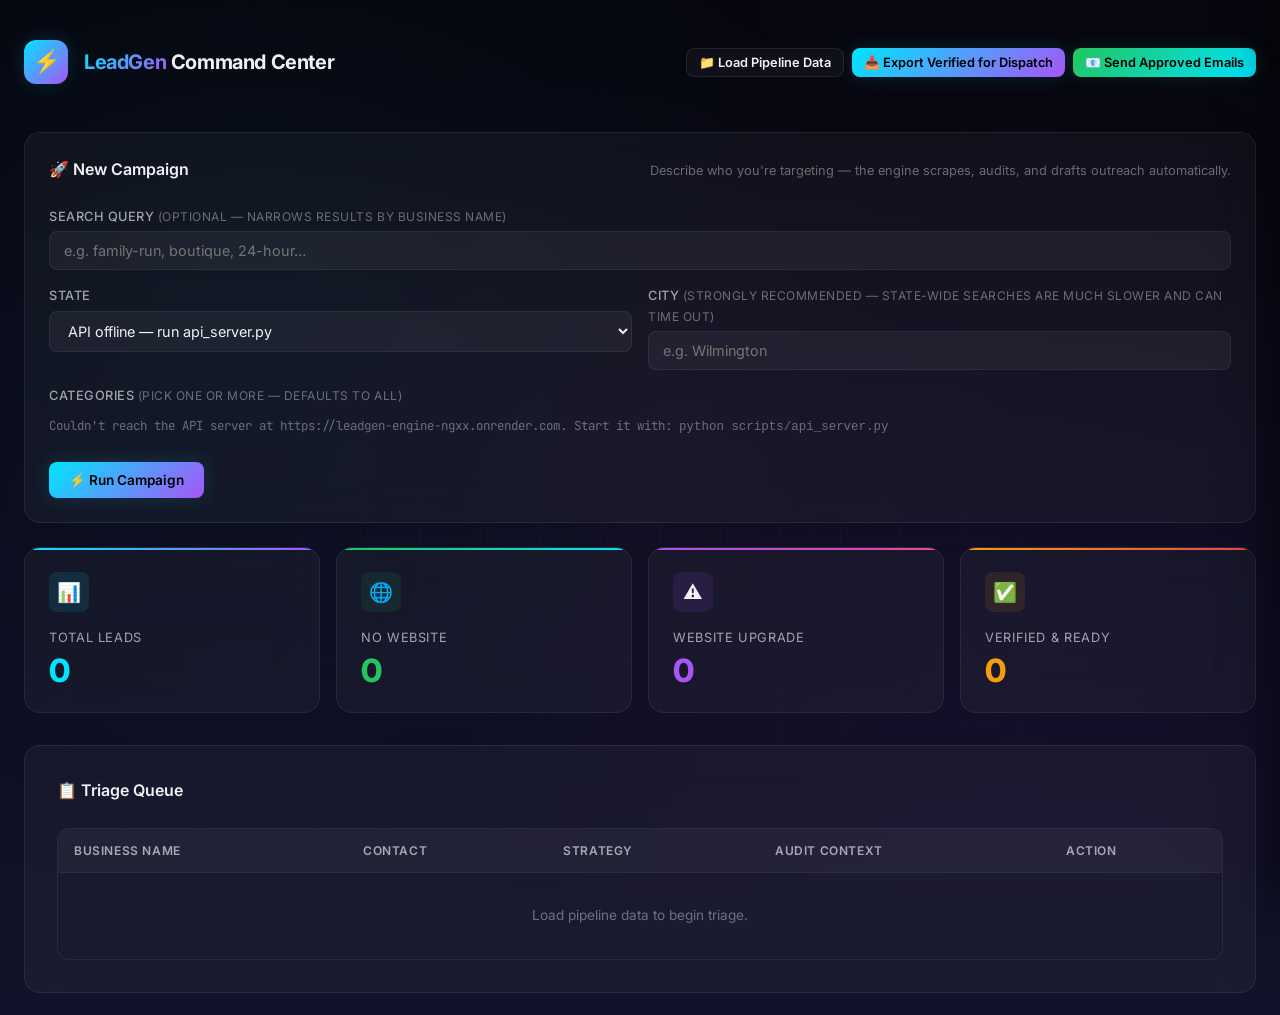
==== dashboard/index.html @ c27c0cb6 "Enable editing for review subject and body inputs Removed readonly attribute from subject and body i" ====
<!DOCTYPE html>
<html lang="en">
<head>
  <meta charset="UTF-8">
  <meta name="viewport" content="width=device-width, initial-scale=1.0">
  <title>LeadGen Command Center</title>
  <link rel="stylesheet" href="css/dashboard.css">
  <link rel="icon" href="data:image/svg+xml,<svg xmlns='http://www.w3.org/2000/svg' viewBox='0 0 100 100'><text y='.9em' font-size='90'>⚡</text></svg>">
</head>
<body>

  <!-- Background Effects -->
  <div class="bg-grid"></div>

  <div class="app-container">

    <!-- HEADER -->
    <header class="app-header">
      <div class="logo">
        <div class="logo-icon">⚡</div>
        <div class="logo-text"><span>LeadGen</span> Command Center</div>
      </div>
      <div class="header-actions">
        <button class="btn btn-secondary btn-sm" onclick="importCSV()">📁 Load Pipeline Data</button>
        <button class="btn btn-primary btn-sm" onclick="exportVerifiedCSV()">📥 Export Verified for Dispatch</button>
        <button class="btn btn-success btn-sm" onclick="sendApprovedEmails()">📧 Send Approved Emails</button>
      </div>
    </header>

    <!-- NEW CAMPAIGN LAUNCHER -->
    <div class="glass-card campaign-card">
      <div class="card-header">
        <div class="card-title">🚀 New Campaign</div>
        <div class="card-subtitle">Describe who you're targeting — the engine scrapes, audits, and drafts outreach automatically.</div>
      </div>

      <div class="campaign-form">
        <div class="form-group form-group-wide">
          <label class="form-label">Search query <span class="label-hint">(optional — narrows results by business name)</span></label>
          <input type="text" class="form-input" id="campaign-query" placeholder="e.g. family-run, boutique, 24-hour…">
        </div>

        <div class="form-group">
          <label class="form-label">State</label>
          <select class="form-input" id="campaign-state"></select>
        </div>

        <div class="form-group">
          <label class="form-label">City <span class="label-hint">(strongly recommended — state-wide searches are much slower and can time out)</span></label>
          <input type="text" class="form-input" id="campaign-city" placeholder="e.g. Wilmington">
        </div>

        <div class="form-group form-group-wide">
          <label class="form-label">Categories <span class="label-hint">(pick one or more — defaults to all)</span></label>
          <div class="category-picker" id="category-picker"></div>
        </div>
      </div>

      <div class="campaign-footer">
        <div class="campaign-progress" id="campaign-progress" style="display:none">
          <div class="progress-bar"><div class="progress-fill" id="campaign-progress-fill"></div></div>
          <div class="progress-message" id="campaign-progress-message">Starting…</div>
        </div>
        <button class="btn btn-primary" id="btn-run-campaign" onclick="runCampaign()">⚡ Run Campaign</button>
      </div>
    </div>

    <!-- STATS ROW -->
    <div class="stats-row">
      <div class="stat-card">
        <div class="stat-icon">📊</div>
        <div class="stat-label">Total Leads</div>
        <div class="stat-value" id="stat-total">0</div>
      </div>
      <div class="stat-card">
        <div class="stat-icon">🌐</div>
        <div class="stat-label">No Website</div>
        <div class="stat-value" id="stat-noweb">0</div>
      </div>
      <div class="stat-card">
        <div class="stat-icon">⚠️</div>
        <div class="stat-label">Website Upgrade</div>
        <div class="stat-value" id="stat-upgrade">0</div>
      </div>
      <div class="stat-card">
        <div class="stat-icon">✅</div>
        <div class="stat-label">Verified & Ready</div>
        <div class="stat-value" id="stat-verified">0</div>
      </div>
    </div>

    <!-- MAIN DATA GRID -->
    <div class="data-grid-container glass-card">
      <div class="card-header">
        <div class="card-title">📋 Triage Queue</div>
      </div>
      <div class="table-container">
        <table class="data-table">
          <thead>
            <tr>
              <th>Business Name</th>
              <th>Contact</th>
              <th>Strategy</th>
              <th>Audit Context</th>
              <th>Action</th>
            </tr>
          </thead>
          <tbody id="leads-tbody">
            <tr><td colspan="5" style="text-align:center;color:var(--text-tertiary);padding:2rem;">Load pipeline data to begin triage.</td></tr>
          </tbody>
        </table>
      </div>
    </div>

  </div>

  <!-- SLIDE-OUT REVIEW PANEL -->
  <div class="slide-panel-overlay" id="review-panel-overlay" onclick="closeReviewPanel()"></div>
  <div class="slide-panel" id="review-panel">
    <div class="panel-header">
      <h3>Email Review</h3>
      <button class="btn-icon" onclick="closeReviewPanel()">✖</button>
    </div>
    <div class="panel-body">
      
      <div class="review-meta">
        <h2 id="review-biz-name">Business Name</h2>
        <div class="badge-container" id="review-strategy-badge"></div>
      </div>

      <div class="form-group">
        <label class="form-label">Audit Context</label>
        <div class="audit-box" id="review-audit-box">No flaws detected.</div>
      </div>

      <div class="form-group">
        <label class="form-label">Subject</label>
        <input type="text" class="form-input" id="review-subject">
      </div>

      <div class="form-group">
        <label class="form-label">Email Body</label>
        <textarea class="form-textarea email-textarea" id="review-body"></textarea>
        <button class="btn btn-secondary btn-sm" id="btn-regenerate" onclick="regenerateEmail()" style="margin-top:8px;">🔄 Regenerate Email</button>
      </div>

      <div class="form-group">
        <label class="form-label">Demo Site URL</label>
        <div style="display:flex;gap:var(--space-sm);align-items:center">
          <input type="text" class="form-input code-input" id="review-demo-url" readonly>
          <a class="btn btn-secondary btn-sm" id="review-demo-link" href="#" target="_blank">↗ View</a>
        </div>
      </div>

    </div>
    <div class="panel-footer">
      <button class="btn btn-secondary" onclick="closeReviewPanel()">Cancel</button>
      <button class="btn btn-primary" id="btn-approve" onclick="approveCurrentLead()">✅ Approve & Mark Ready</button>
    </div>
  </div>

  <!-- TOAST CONTAINER -->
  <div class="toast-container" id="toast-container"></div>

  <!-- Hidden file input for CSV import -->
  <input type="file" id="csv-file-input" accept=".csv" style="display:none" onchange="handleCSVImport(event)">

  <script src="js/campaign.js"></script>
  <script src="js/app.js"></script>

</body>
</html>
---- dashboard/css/dashboard.css ----
/* ============================================================
   LEADGEN ENGINE — DASHBOARD DESIGN SYSTEM
   Premium dark glassmorphism theme with neon accents
   ============================================================ */

/* ── Google Fonts ── */
@import url('https://fonts.googleapis.com/css2?family=Inter:wght@300;400;500;600;700;800;900&family=JetBrains+Mono:wght@400;500;600&display=swap');

/* ── Design Tokens ── */
:root {
  /* Background */
  --bg-primary: #06060e;
  --bg-secondary: #0c0c1d;
  --bg-tertiary: #12122a;
  --bg-card: rgba(255, 255, 255, 0.03);
  --bg-card-hover: rgba(255, 255, 255, 0.06);
  --bg-input: rgba(255, 255, 255, 0.05);

  /* Neon Accents */
  --neon-cyan: #00e5ff;
  --neon-purple: #a855f7;
  --neon-pink: #ec4899;
  --neon-green: #22c55e;
  --neon-amber: #f59e0b;
  --neon-red: #ef4444;

  /* Gradients */
  --gradient-primary: linear-gradient(135deg, #00e5ff 0%, #a855f7 100%);
  --gradient-secondary: linear-gradient(135deg, #a855f7 0%, #ec4899 100%);
  --gradient-success: linear-gradient(135deg, #22c55e 0%, #00e5ff 100%);
  --gradient-warm: linear-gradient(135deg, #f59e0b 0%, #ef4444 100%);
  --gradient-bg: linear-gradient(180deg, #06060e 0%, #0c0c1d 50%, #12122a 100%);

  /* Text */
  --text-primary: #f0f0f5;
  --text-secondary: rgba(240, 240, 245, 0.65);
  --text-tertiary: rgba(240, 240, 245, 0.4);
  --text-accent: #00e5ff;

  /* Borders */
  --border-subtle: rgba(255, 255, 255, 0.06);
  --border-medium: rgba(255, 255, 255, 0.1);
  --border-accent: rgba(0, 229, 255, 0.3);

  /* Shadows */
  --shadow-sm: 0 2px 8px rgba(0, 0, 0, 0.3);
  --shadow-md: 0 4px 20px rgba(0, 0, 0, 0.4);
  --shadow-lg: 0 8px 40px rgba(0, 0, 0, 0.5);
  --shadow-glow-cyan: 0 0 20px rgba(0, 229, 255, 0.15);
  --shadow-glow-purple: 0 0 20px rgba(168, 85, 247, 0.15);
  --shadow-glow-green: 0 0 20px rgba(34, 197, 94, 0.15);

  /* Glass */
  --glass-bg: rgba(255, 255, 255, 0.04);
  --glass-border: rgba(255, 255, 255, 0.08);
  --glass-blur: blur(20px);

  /* Spacing */
  --space-xs: 4px;
  --space-sm: 8px;
  --space-md: 16px;
  --space-lg: 24px;
  --space-xl: 32px;
  --space-2xl: 48px;
  --space-3xl: 64px;

  /* Radii */
  --radius-sm: 8px;
  --radius-md: 12px;
  --radius-lg: 16px;
  --radius-xl: 20px;
  --radius-full: 9999px;

  /* Transitions */
  --transition-fast: 150ms cubic-bezier(0.4, 0, 0.2, 1);
  --transition-normal: 250ms cubic-bezier(0.4, 0, 0.2, 1);
  --transition-slow: 400ms cubic-bezier(0.4, 0, 0.2, 1);

  /* Font */
  --font-sans: 'Inter', -apple-system, BlinkMacSystemFont, sans-serif;
  --font-mono: 'JetBrains Mono', 'Fira Code', monospace;
}

/* ── Reset ── */
*, *::before, *::after {
  margin: 0;
  padding: 0;
  box-sizing: border-box;
}

html {
  font-size: 16px;
  scroll-behavior: smooth;
}

body {
  font-family: var(--font-sans);
  background: var(--gradient-bg);
  color: var(--text-primary);
  min-height: 100vh;
  overflow-x: hidden;
  line-height: 1.6;
  -webkit-font-smoothing: antialiased;
  -moz-osx-font-smoothing: grayscale;
}

/* ── Custom Scrollbar ── */
::-webkit-scrollbar {
  width: 6px;
  height: 6px;
}
::-webkit-scrollbar-track {
  background: transparent;
}
::-webkit-scrollbar-thumb {
  background: rgba(255, 255, 255, 0.15);
  border-radius: var(--radius-full);
}
::-webkit-scrollbar-thumb:hover {
  background: rgba(255, 255, 255, 0.25);
}

/* ── Animated Background Particles ── */
.bg-grid {
  position: fixed;
  top: 0;
  left: 0;
  width: 100%;
  height: 100%;
  pointer-events: none;
  z-index: 0;
  background-image:
    radial-gradient(circle at 20% 30%, rgba(0, 229, 255, 0.03) 0%, transparent 50%),
    radial-gradient(circle at 80% 70%, rgba(168, 85, 247, 0.03) 0%, transparent 50%),
    radial-gradient(circle at 50% 50%, rgba(236, 72, 153, 0.02) 0%, transparent 50%);
}

.bg-grid::before {
  content: '';
  position: absolute;
  top: 0;
  left: 0;
  right: 0;
  bottom: 0;
  background-image:
    linear-gradient(rgba(255, 255, 255, 0.02) 1px, transparent 1px),
    linear-gradient(90deg, rgba(255, 255, 255, 0.02) 1px, transparent 1px);
  background-size: 60px 60px;
  mask-image: radial-gradient(ellipse at center, black 30%, transparent 70%);
  -webkit-mask-image: radial-gradient(ellipse at center, black 30%, transparent 70%);
}

/* ── Floating Orbs ── */
.orb {
  position: fixed;
  border-radius: 50%;
  filter: blur(80px);
  opacity: 0.4;
  pointer-events: none;
  z-index: 0;
  animation: float 20s ease-in-out infinite;
}

.orb-1 {
  width: 400px;
  height: 400px;
  background: var(--neon-cyan);
  top: -100px;
  right: -100px;
  opacity: 0.08;
  animation-delay: 0s;
}

.orb-2 {
  width: 350px;
  height: 350px;
  background: var(--neon-purple);
  bottom: -50px;
  left: -50px;
  opacity: 0.06;
  animation-delay: -7s;
}

.orb-3 {
  width: 250px;
  height: 250px;
  background: var(--neon-pink);
  top: 40%;
  left: 50%;
  opacity: 0.05;
  animation-delay: -14s;
}

@keyframes float {
  0%, 100% { transform: translate(0, 0) scale(1); }
  25% { transform: translate(30px, -40px) scale(1.05); }
  50% { transform: translate(-20px, 20px) scale(0.95); }
  75% { transform: translate(15px, 30px) scale(1.02); }
}

/* ── Layout ── */
.app-container {
  position: relative;
  z-index: 1;
  max-width: 1440px;
  margin: 0 auto;
  padding: var(--space-lg);
}

/* ── Header ── */
.app-header {
  display: flex;
  align-items: center;
  justify-content: space-between;
  padding: var(--space-md) 0;
  margin-bottom: var(--space-xl);
}

.logo {
  display: flex;
  align-items: center;
  gap: var(--space-md);
}

.logo-icon {
  width: 44px;
  height: 44px;
  border-radius: var(--radius-md);
  background: var(--gradient-primary);
  display: flex;
  align-items: center;
  justify-content: center;
  font-size: 22px;
  box-shadow: var(--shadow-glow-cyan);
}

.logo-text {
  font-size: 1.25rem;
  font-weight: 700;
  letter-spacing: -0.02em;
}

.logo-text span {
  background: var(--gradient-primary);
  -webkit-background-clip: text;
  -webkit-text-fill-color: transparent;
  background-clip: text;
}

.header-badge {
  display: flex;
  align-items: center;
  gap: var(--space-sm);
  padding: 6px 14px;
  border-radius: var(--radius-full);
  background: var(--glass-bg);
  border: 1px solid var(--glass-border);
  font-size: 0.8rem;
  color: var(--text-secondary);
  backdrop-filter: var(--glass-blur);
}

.header-badge .dot {
  width: 8px;
  height: 8px;
  border-radius: 50%;
  background: var(--neon-green);
  animation: pulse-dot 2s ease-in-out infinite;
}

@keyframes pulse-dot {
  0%, 100% { opacity: 1; transform: scale(1); }
  50% { opacity: 0.5; transform: scale(0.8); }
}

/* ── Stats Row ── */
.stats-row {
  display: grid;
  grid-template-columns: repeat(4, 1fr);
  gap: var(--space-md);
  margin-bottom: var(--space-xl);
}

.stat-card {
  background: var(--glass-bg);
  border: 1px solid var(--glass-border);
  border-radius: var(--radius-lg);
  padding: var(--space-lg);
  backdrop-filter: var(--glass-blur);
  position: relative;
  overflow: hidden;
  transition: var(--transition-normal);
}

.stat-card:hover {
  background: var(--bg-card-hover);
  border-color: var(--border-medium);
  transform: translateY(-2px);
  box-shadow: var(--shadow-md);
}

.stat-card::before {
  content: '';
  position: absolute;
  top: 0;
  left: 0;
  right: 0;
  height: 2px;
}

.stat-card:nth-child(1)::before { background: var(--gradient-primary); }
.stat-card:nth-child(2)::before { background: var(--gradient-success); }
.stat-card:nth-child(3)::before { background: var(--gradient-secondary); }
.stat-card:nth-child(4)::before { background: var(--gradient-warm); }

.stat-card .stat-icon {
  width: 40px;
  height: 40px;
  border-radius: var(--radius-sm);
  display: flex;
  align-items: center;
  justify-content: center;
  font-size: 1.2rem;
  margin-bottom: var(--space-md);
}

.stat-card:nth-child(1) .stat-icon { background: rgba(0, 229, 255, 0.1); }
.stat-card:nth-child(2) .stat-icon { background: rgba(34, 197, 94, 0.1); }
.stat-card:nth-child(3) .stat-icon { background: rgba(168, 85, 247, 0.1); }
.stat-card:nth-child(4) .stat-icon { background: rgba(245, 158, 11, 0.1); }

.stat-label {
  font-size: 0.8rem;
  color: var(--text-secondary);
  text-transform: uppercase;
  letter-spacing: 0.05em;
  margin-bottom: var(--space-xs);
}

.stat-value {
  font-size: 2rem;
  font-weight: 800;
  letter-spacing: -0.03em;
  line-height: 1.1;
}

.stat-card:nth-child(1) .stat-value { color: var(--neon-cyan); }
.stat-card:nth-child(2) .stat-value { color: var(--neon-green); }
.stat-card:nth-child(3) .stat-value { color: var(--neon-purple); }
.stat-card:nth-child(4) .stat-value { color: var(--neon-amber); }

.stat-change {
  font-size: 0.75rem;
  color: var(--neon-green);
  margin-top: var(--space-xs);
}

/* ── Workflow Pipeline ── */
.pipeline-section {
  margin-bottom: var(--space-xl);
}

.section-header {
  display: flex;
  align-items: center;
  justify-content: space-between;
  margin-bottom: var(--space-lg);
}

.section-title {
  font-size: 1.1rem;
  font-weight: 600;
  display: flex;
  align-items: center;
  gap: var(--space-sm);
}

.section-title .icon {
  font-size: 1.2rem;
}

/* ── Phase Tabs ── */
.phase-tabs {
  display: flex;
  gap: var(--space-sm);
  background: var(--glass-bg);
  border: 1px solid var(--glass-border);
  border-radius: var(--radius-lg);
  padding: 4px;
  backdrop-filter: var(--glass-blur);
}

.phase-tab {
  position: relative;
  display: flex;
  align-items: center;
  gap: var(--space-sm);
  padding: var(--space-sm) var(--space-lg);
  border-radius: var(--radius-md);
  border: none;
  background: transparent;
  color: var(--text-secondary);
  font-family: var(--font-sans);
  font-size: 0.85rem;
  font-weight: 500;
  cursor: pointer;
  transition: var(--transition-normal);
  white-space: nowrap;
}

.phase-tab:hover {
  color: var(--text-primary);
  background: rgba(255, 255, 255, 0.05);
}

.phase-tab.active {
  color: var(--text-primary);
  background: rgba(255, 255, 255, 0.08);
  box-shadow: var(--shadow-sm);
}

.phase-tab .tab-num {
  width: 22px;
  height: 22px;
  border-radius: 50%;
  display: flex;
  align-items: center;
  justify-content: center;
  font-size: 0.7rem;
  font-weight: 700;
  border: 1.5px solid currentColor;
  transition: var(--transition-normal);
}

.phase-tab.active .tab-num {
  border-color: transparent;
}
.phase-tab[data-phase="1"].active .tab-num { background: var(--neon-cyan); color: #000; }
.phase-tab[data-phase="2"].active .tab-num { background: var(--neon-green); color: #000; }
.phase-tab[data-phase="3"].active .tab-num { background: var(--neon-purple); color: #fff; }
.phase-tab[data-phase="4"].active .tab-num { background: var(--neon-amber); color: #000; }

.phase-tab .tab-status {
  width: 6px;
  height: 6px;
  border-radius: 50%;
  background: var(--text-tertiary);
}
.phase-tab .tab-status.complete { background: var(--neon-green); }
.phase-tab .tab-status.running {
  background: var(--neon-cyan);
  animation: pulse-dot 1.5s ease-in-out infinite;
}

/* ── Phase Panels ── */
.phase-panels {
  margin-top: var(--space-md);
}

.phase-panel {
  display: none;
  animation: fadeIn 0.3s ease;
}

.phase-panel.active {
  display: block;
}

@keyframes fadeIn {
  from { opacity: 0; transform: translateY(8px); }
  to { opacity: 1; transform: translateY(0); }
}

/* ── Glass Card ── */
.glass-card {
  background: var(--glass-bg);
  border: 1px solid var(--glass-border);
  border-radius: var(--radius-lg);
  padding: var(--space-xl);
  backdrop-filter: var(--glass-blur);
  transition: var(--transition-normal);
}

.glass-card:hover {
  border-color: var(--border-medium);
}

.card-header {
  display: flex;
  align-items: center;
  justify-content: space-between;
  margin-bottom: var(--space-lg);
}

.card-title {
  font-size: 1rem;
  font-weight: 600;
  display: flex;
  align-items: center;
  gap: var(--space-sm);
}

/* ── Form Elements ── */
.form-grid {
  display: grid;
  grid-template-columns: repeat(auto-fit, minmax(250px, 1fr));
  gap: var(--space-md);
}

.form-group {
  display: flex;
  flex-direction: column;
  gap: var(--space-xs);
}

.form-label {
  font-size: 0.8rem;
  font-weight: 500;
  color: var(--text-secondary);
  text-transform: uppercase;
  letter-spacing: 0.04em;
}

.form-input,
.form-select,
.form-textarea {
  padding: 10px 14px;
  border-radius: var(--radius-sm);
  border: 1px solid var(--border-subtle);
  background: var(--bg-input);
  color: var(--text-primary);
  font-family: var(--font-sans);
  font-size: 0.9rem;
  transition: var(--transition-fast);
  outline: none;
}

.form-input:focus,
.form-select:focus,
.form-textarea:focus {
  border-color: var(--neon-cyan);
  box-shadow: 0 0 0 3px rgba(0, 229, 255, 0.1);
}

.form-select {
  appearance: none;
  background-image: url("data:image/svg+xml,%3Csvg xmlns='http://www.w3.org/2000/svg' width='12' height='12' viewBox='0 0 12 12'%3E%3Cpath fill='%23888' d='M6 8L1 3h10z'/%3E%3C/svg%3E");
  background-repeat: no-repeat;
  background-position: right 12px center;
  padding-right: 32px;
  cursor: pointer;
}

.form-select option {
  background: var(--bg-secondary);
  color: var(--text-primary);
}

.form-textarea {
  min-height: 120px;
  resize: vertical;
  font-family: var(--font-mono);
  font-size: 0.85rem;
  line-height: 1.5;
}

/* ── Checkbox Group ── */
.checkbox-grid {
  display: grid;
  grid-template-columns: repeat(auto-fill, minmax(200px, 1fr));
  gap: var(--space-sm);
}

.checkbox-item {
  display: flex;
  align-items: center;
  gap: var(--space-sm);
  padding: 8px 12px;
  border-radius: var(--radius-sm);
  background: var(--bg-input);
  border: 1px solid var(--border-subtle);
  cursor: pointer;
  transition: var(--transition-fast);
  font-size: 0.85rem;
}

.checkbox-item:hover {
  background: var(--bg-card-hover);
  border-color: var(--border-medium);
}

.checkbox-item input[type="checkbox"] {
  appearance: none;
  width: 16px;
  height: 16px;
  border: 1.5px solid var(--text-tertiary);
  border-radius: 4px;
  cursor: pointer;
  position: relative;
  flex-shrink: 0;
  transition: var(--transition-fast);
}

.checkbox-item input[type="checkbox"]:checked {
  background: var(--neon-cyan);
  border-color: var(--neon-cyan);
}

.checkbox-item input[type="checkbox"]:checked::after {
  content: '✓';
  position: absolute;
  top: 50%;
  left: 50%;
  transform: translate(-50%, -50%);
  font-size: 11px;
  color: #000;
  font-weight: 700;
}

/* ── Buttons ── */
.btn {
  display: inline-flex;
  align-items: center;
  justify-content: center;
  gap: var(--space-sm);
  padding: 10px 20px;
  border-radius: var(--radius-sm);
  border: none;
  font-family: var(--font-sans);
  font-size: 0.85rem;
  font-weight: 600;
  cursor: pointer;
  transition: var(--transition-normal);
  white-space: nowrap;
  text-decoration: none;
}

.btn-primary {
  background: var(--gradient-primary);
  color: #000;
  box-shadow: var(--shadow-glow-cyan);
}
.btn-primary:hover {
  transform: translateY(-1px);
  box-shadow: 0 0 30px rgba(0, 229, 255, 0.3);
}
.btn-primary:active {
  transform: translateY(0);
}

.btn-secondary {
  background: var(--glass-bg);
  color: var(--text-primary);
  border: 1px solid var(--glass-border);
}
.btn-secondary:hover {
  background: var(--bg-card-hover);
  border-color: var(--border-medium);
}

.btn-success {
  background: var(--gradient-success);
  color: #000;
  box-shadow: var(--shadow-glow-green);
}
.btn-success:hover {
  transform: translateY(-1px);
  box-shadow: 0 0 30px rgba(34, 197, 94, 0.3);
}

.btn-danger {
  background: rgba(239, 68, 68, 0.15);
  color: var(--neon-red);
  border: 1px solid rgba(239, 68, 68, 0.2);
}
.btn-danger:hover {
  background: rgba(239, 68, 68, 0.25);
}

.btn-sm {
  padding: 6px 12px;
  font-size: 0.8rem;
}

.btn-lg {
  padding: 14px 28px;
  font-size: 0.95rem;
}

.btn:disabled {
  opacity: 0.4;
  cursor: not-allowed;
  transform: none !important;
}

.btn .spinner {
  width: 16px;
  height: 16px;
  border: 2px solid transparent;
  border-top: 2px solid currentColor;
  border-radius: 50%;
  animation: spin 0.8s linear infinite;
}

@keyframes spin {
  to { transform: rotate(360deg); }
}

/* ── Data Table ── */
.table-container {
  margin-top: var(--space-lg);
  overflow-x: auto;
  border-radius: var(--radius-md);
  border: 1px solid var(--glass-border);
}

.data-table {
  width: 100%;
  border-collapse: collapse;
  font-size: 0.85rem;
}

.data-table thead {
  background: rgba(255, 255, 255, 0.04);
}

.data-table th {
  padding: 12px 16px;
  text-align: left;
  font-weight: 600;
  color: var(--text-secondary);
  font-size: 0.75rem;
  text-transform: uppercase;
  letter-spacing: 0.05em;
  border-bottom: 1px solid var(--glass-border);
  white-space: nowrap;
}

.data-table td {
  padding: 10px 16px;
  border-bottom: 1px solid var(--border-subtle);
  color: var(--text-primary);
  white-space: nowrap;
  max-width: 200px;
  overflow: hidden;
  text-overflow: ellipsis;
}

.data-table tbody tr {
  transition: var(--transition-fast);
}

.data-table tbody tr:hover {
  background: rgba(255, 255, 255, 0.03);
}

.data-table tbody tr:last-child td {
  border-bottom: none;
}

/* ── Table Badges ── */
.badge {
  display: inline-flex;
  align-items: center;
  padding: 3px 10px;
  border-radius: var(--radius-full);
  font-size: 0.75rem;
  font-weight: 600;
}

.badge-cyan {
  background: rgba(0, 229, 255, 0.1);
  color: var(--neon-cyan);
}
.badge-green {
  background: rgba(34, 197, 94, 0.1);
  color: var(--neon-green);
}
.badge-purple {
  background: rgba(168, 85, 247, 0.1);
  color: var(--neon-purple);
}
.badge-amber {
  background: rgba(245, 158, 11, 0.1);
  color: var(--neon-amber);
}
.badge-red {
  background: rgba(239, 68, 68, 0.1);
  color: var(--neon-red);
}

/* ── Progress Bar ── */
.progress-bar {
  width: 100%;
  height: 6px;
  border-radius: var(--radius-full);
  background: rgba(255, 255, 255, 0.06);
  overflow: hidden;
  margin-top: var(--space-sm);
}

.progress-fill {
  height: 100%;
  border-radius: var(--radius-full);
  background: var(--gradient-primary);
  transition: width 0.6s cubic-bezier(0.4, 0, 0.2, 1);
  position: relative;
}

.progress-fill::after {
  content: '';
  position: absolute;
  top: 0;
  left: 0;
  right: 0;
  bottom: 0;
  background: linear-gradient(90deg, transparent, rgba(255, 255, 255, 0.3), transparent);
  animation: shimmer 2s ease-in-out infinite;
}

@keyframes shimmer {
  0% { transform: translateX(-100%); }
  100% { transform: translateX(100%); }
}

/* ── Console / Log ── */
.console-output {
  background: rgba(0, 0, 0, 0.4);
  border: 1px solid var(--glass-border);
  border-radius: var(--radius-md);
  padding: var(--space-md);
  font-family: var(--font-mono);
  font-size: 0.8rem;
  color: var(--neon-green);
  max-height: 240px;
  overflow-y: auto;
  line-height: 1.8;
}

.console-output .log-line {
  display: flex;
  gap: var(--space-sm);
}

.console-output .log-time {
  color: var(--text-tertiary);
  flex-shrink: 0;
}

.console-output .log-info { color: var(--neon-cyan); }
.console-output .log-success { color: var(--neon-green); }
.console-output .log-warn { color: var(--neon-amber); }
.console-output .log-error { color: var(--neon-red); }

/* ── Email Preview ── */
.email-preview {
  background: rgba(0, 0, 0, 0.3);
  border: 1px solid var(--glass-border);
  border-radius: var(--radius-md);
  overflow: hidden;
}

.email-preview-header {
  padding: var(--space-md);
  border-bottom: 1px solid var(--glass-border);
  display: flex;
  flex-direction: column;
  gap: var(--space-sm);
}

.email-field {
  display: flex;
  align-items: center;
  gap: var(--space-sm);
  font-size: 0.85rem;
}

.email-field .field-label {
  color: var(--text-tertiary);
  font-weight: 500;
  min-width: 60px;
}

.email-field .field-value {
  color: var(--text-primary);
}

.email-preview-body {
  padding: var(--space-lg);
  font-size: 0.9rem;
  line-height: 1.7;
  color: var(--text-secondary);
}

.email-preview-link {
  display: inline-flex;
  align-items: center;
  gap: var(--space-xs);
  color: var(--neon-cyan);
  text-decoration: none;
  font-weight: 500;
}

/* ── Config Panel ── */
.config-grid {
  display: grid;
  grid-template-columns: 1fr 1fr;
  gap: var(--space-lg);
}

/* ── Empty State ── */
.empty-state {
  text-align: center;
  padding: var(--space-3xl) var(--space-xl);
  color: var(--text-tertiary);
}

.empty-state .empty-icon {
  font-size: 3rem;
  margin-bottom: var(--space-md);
  opacity: 0.5;
}

.empty-state p {
  font-size: 0.9rem;
  max-width: 400px;
  margin: 0 auto;
}

/* ── Toast Notifications ── */
.toast-container {
  position: fixed;
  bottom: var(--space-lg);
  right: var(--space-lg);
  z-index: 1000;
  display: flex;
  flex-direction: column-reverse;
  gap: var(--space-sm);
}

.toast {
  display: flex;
  align-items: center;
  gap: var(--space-md);
  padding: var(--space-md) var(--space-lg);
  border-radius: var(--radius-md);
  background: var(--bg-secondary);
  border: 1px solid var(--glass-border);
  box-shadow: var(--shadow-lg);
  backdrop-filter: var(--glass-blur);
  animation: slideInRight 0.3s ease;
  font-size: 0.85rem;
  min-width: 300px;
}

.toast.toast-success { border-left: 3px solid var(--neon-green); }
.toast.toast-error { border-left: 3px solid var(--neon-red); }
.toast.toast-info { border-left: 3px solid var(--neon-cyan); }

@keyframes slideInRight {
  from { transform: translateX(100%); opacity: 0; }
  to { transform: translateX(0); opacity: 1; }
}

/* ── Workflow Visualization ── */
.workflow-steps {
  display: flex;
  align-items: center;
  gap: 0;
  margin-bottom: var(--space-xl);
  overflow-x: auto;
  padding: var(--space-sm) 0;
}

.workflow-step {
  display: flex;
  align-items: center;
  gap: 0;
  flex-shrink: 0;
}

.step-node {
  display: flex;
  align-items: center;
  gap: var(--space-sm);
  padding: 10px 18px;
  border-radius: var(--radius-full);
  background: var(--glass-bg);
  border: 1.5px solid var(--glass-border);
  font-size: 0.8rem;
  font-weight: 600;
  color: var(--text-secondary);
  transition: var(--transition-normal);
  cursor: pointer;
  white-space: nowrap;
}

.step-node:hover {
  background: var(--bg-card-hover);
}

.step-node .step-num {
  width: 22px;
  height: 22px;
  border-radius: 50%;
  display: flex;
  align-items: center;
  justify-content: center;
  font-size: 0.7rem;
  font-weight: 800;
  background: rgba(255, 255, 255, 0.1);
}

.step-connector {
  width: 40px;
  height: 2px;
  background: var(--border-subtle);
  position: relative;
  flex-shrink: 0;
}

.step-connector::after {
  content: '';
  position: absolute;
  right: -2px;
  top: 50%;
  transform: translateY(-50%);
  border: 4px solid transparent;
  border-left: 6px solid var(--border-subtle);
}

/* Active step states */
.workflow-step.active .step-node {
  color: var(--text-primary);
}
.workflow-step[data-step="1"].active .step-node { border-color: var(--neon-cyan); box-shadow: var(--shadow-glow-cyan); }
.workflow-step[data-step="1"].active .step-num { background: var(--neon-cyan); color: #000; }
.workflow-step[data-step="2"].active .step-node { border-color: var(--neon-green); box-shadow: var(--shadow-glow-green); }
.workflow-step[data-step="2"].active .step-num { background: var(--neon-green); color: #000; }
.workflow-step[data-step="3"].active .step-node { border-color: var(--neon-purple); box-shadow: var(--shadow-glow-purple); }
.workflow-step[data-step="3"].active .step-num { background: var(--neon-purple); color: #fff; }
.workflow-step[data-step="4"].active .step-node { border-color: var(--neon-amber); }
.workflow-step[data-step="4"].active .step-num { background: var(--neon-amber); color: #000; }

.workflow-step.complete .step-connector {
  background: var(--neon-green);
}
.workflow-step.complete .step-connector::after {
  border-left-color: var(--neon-green);
}

/* ── Settings Modal ── */
.modal-overlay {
  display: none;
  position: fixed;
  inset: 0;
  background: rgba(0, 0, 0, 0.7);
  backdrop-filter: blur(8px);
  z-index: 500;
  align-items: center;
  justify-content: center;
}

.modal-overlay.active {
  display: flex;
  animation: fadeIn 0.2s ease;
}

.modal {
  background: var(--bg-secondary);
  border: 1px solid var(--glass-border);
  border-radius: var(--radius-xl);
  padding: var(--space-xl);
  max-width: 560px;
  width: 90%;
  max-height: 80vh;
  overflow-y: auto;
  box-shadow: var(--shadow-lg);
}

.modal-title {
  font-size: 1.2rem;
  font-weight: 700;
  margin-bottom: var(--space-lg);
  display: flex;
  align-items: center;
  gap: var(--space-sm);
}

.modal-actions {
  display: flex;
  gap: var(--space-sm);
  justify-content: flex-end;
  margin-top: var(--space-xl);
}

/* ── Two Column Layout ── */
.two-col {
  display: grid;
  grid-template-columns: 1fr 1fr;
  gap: var(--space-lg);
}

/* ── Responsive ── */
@media (max-width: 1024px) {
  .stats-row {
    grid-template-columns: repeat(2, 1fr);
  }
  .two-col,
  .config-grid {
    grid-template-columns: 1fr;
  }
}

@media (max-width: 768px) {
  .app-container {
    padding: var(--space-md);
  }
  .stats-row {
    grid-template-columns: 1fr 1fr;
  }
  .phase-tabs {
    overflow-x: auto;
  }
  .workflow-steps {
    flex-wrap: nowrap;
    overflow-x: auto;
  }
  .app-header {
    flex-direction: column;
    gap: var(--space-md);
    align-items: flex-start;
  }
}

@media (max-width: 480px) {
  .stats-row {
    grid-template-columns: 1fr;
  }
}

/* ── Neon Border Glow Animation (for Phase Cards) ── */
.glow-border {
  position: relative;
}

.glow-border::after {
  content: '';
  position: absolute;
  inset: -1px;
  border-radius: inherit;
  background: conic-gradient(from 0deg, var(--neon-cyan), var(--neon-purple), var(--neon-pink), var(--neon-cyan));
  z-index: -1;
  opacity: 0;
  transition: opacity 0.4s ease;
}

.glow-border:hover::after {
  opacity: 0.5;
}

/* ── Loading Skeleton ── */
.skeleton {
  background: linear-gradient(90deg, var(--glass-bg) 25%, rgba(255,255,255,0.08) 50%, var(--glass-bg) 75%);
  background-size: 200% 100%;
  animation: skeleton-loading 1.5s ease-in-out infinite;
  border-radius: var(--radius-sm);
}

@keyframes skeleton-loading {
  0% { background-position: 200% 0; }
  100% { background-position: -200% 0; }
}

/* ── API Key Input ── */
.api-key-input {
  position: relative;
}

.api-key-input input {
  padding-right: 44px;
}

.api-key-toggle {
  position: absolute;
  right: 8px;
  top: 50%;
  transform: translateY(-50%);
  background: none;
  border: none;
  color: var(--text-tertiary);
  cursor: pointer;
  font-size: 1rem;
  padding: 4px;
}

/* ── Demo Site Preview ── */
.preview-frame {
  width: 100%;
  height: 400px;
  border: 1px solid var(--glass-border);
  border-radius: var(--radius-md);
  overflow: hidden;
  background: #111;
}

.preview-frame iframe {
  width: 100%;
  height: 100%;
  border: none;
}

/* ── Action Bar ── */
.action-bar {
  display: flex;
  align-items: center;
  justify-content: space-between;
  gap: var(--space-md);
  padding: var(--space-md);
  background: var(--glass-bg);
  border: 1px solid var(--glass-border);
  border-radius: var(--radius-md);
  backdrop-filter: var(--glass-blur);
}

.action-bar-left {
  display: flex;
  align-items: center;
  gap: var(--space-sm);
}

.action-bar-right {
  display: flex;
  align-items: center;
  gap: var(--space-sm);
}

/* ── Count Badge ── */
.count-badge {
  display: inline-flex;
  align-items: center;
  justify-content: center;
  min-width: 20px;
  height: 20px;
  padding: 0 6px;
  border-radius: var(--radius-full);
  background: rgba(0, 229, 255, 0.15);
  color: var(--neon-cyan);
  font-size: 0.7rem;
  font-weight: 700;
}

/* -- Command Center Specific Styles -- */

.header-actions {
  display: flex;
  gap: var(--space-sm);
}

.data-grid-container {
  margin-top: var(--space-xl);
}

/* -- Slide-Out Review Panel -- */
.slide-panel-overlay {
  position: fixed;
  top: 0; left: 0; right: 0; bottom: 0;
  background: rgba(0, 0, 0, 0.6);
  backdrop-filter: blur(4px);
  z-index: 1000;
  opacity: 0;
  pointer-events: none;
  transition: opacity 0.3s ease;
}

.slide-panel-overlay.active {
  opacity: 1;
  pointer-events: auto;
}

.slide-panel {
  position: fixed;
  top: 0; right: 0; bottom: 0;
  width: 500px;
  max-width: 100vw;
  background: var(--bg-secondary);
  border-left: 1px solid var(--glass-border);
  box-shadow: -10px 0 40px rgba(0, 0, 0, 0.5);
  z-index: 1001;
  transform: translateX(100%);
  transition: transform 0.3s cubic-bezier(0.16, 1, 0.3, 1);
  display: flex;
  flex-direction: column;
}

.slide-panel.active {
  transform: translateX(0);
}

.panel-header {
  padding: var(--space-lg);
  border-bottom: 1px solid var(--glass-border);
  display: flex;
  align-items: center;
  justify-content: space-between;
}

.panel-header h3 {
  font-size: 1.1rem;
  font-weight: 600;
}

.btn-icon {
  background: transparent;
  border: none;
  color: var(--text-secondary);
  font-size: 1.2rem;
  cursor: pointer;
}
.btn-icon:hover { color: var(--text-primary); }

.panel-body {
  flex: 1;
  padding: var(--space-lg);
  overflow-y: auto;
  display: flex;
  flex-direction: column;
  gap: var(--space-lg);
}

.panel-footer {
  padding: var(--space-lg);
  border-top: 1px solid var(--glass-border);
  display: flex;
  justify-content: flex-end;
  gap: var(--space-sm);
  background: rgba(0,0,0,0.2);
}

.review-meta h2 {
  font-size: 1.4rem;
  margin-bottom: var(--space-xs);
  color: var(--text-primary);
}

.audit-box {
  background: rgba(255,255,255,0.03);
  border: 1px solid var(--glass-border);
  border-radius: var(--radius-sm);
  padding: var(--space-md);
  font-family: var(--font-mono);
  font-size: 0.85rem;
  color: var(--text-secondary);
}

.audit-box strong { color: var(--neon-amber); }
.audit-box .flaw-count { color: var(--neon-cyan); margin-left: var(--space-sm); }

.email-textarea {
  min-height: 200px;
  background: rgba(0,0,0,0.3);
  color: var(--text-primary);
  border-color: var(--border-medium);
  cursor: default;
}

.code-input {
  font-family: var(--font-mono);
  font-size: 0.8rem;
  color: var(--neon-cyan);
  flex: 1;
}

/* -- Badges -- */
.badge-noweb {
  background: rgba(34, 197, 94, 0.15);
  color: var(--neon-green);
  border: 1px solid rgba(34, 197, 94, 0.3);
  box-shadow: 0 0 10px rgba(34, 197, 94, 0.1);
}

.badge-upgrade {
  background: rgba(245, 158, 11, 0.15);
  color: var(--neon-amber);
  border: 1px solid rgba(245, 158, 11, 0.3);
  box-shadow: 0 0 10px rgba(245, 158, 11, 0.1);
}

.audit-text {
  font-family: var(--font-mono);
  font-size: 0.75rem;
  color: var(--text-secondary);
}


/* ============================================================
   NEW CAMPAIGN LAUNCHER
   ============================================================ */
.campaign-card {
  padding: var(--space-lg);
  margin-bottom: var(--space-lg);
}

.card-subtitle {
  font-size: 0.8rem;
  color: var(--text-tertiary);
  margin-top: 2px;
}

.campaign-form {
  display: grid;
  grid-template-columns: repeat(2, 1fr);
  gap: var(--space-md);
  margin-top: var(--space-md);
}

.form-group-wide {
  grid-column: 1 / -1;
}

.label-hint {
  font-weight: 400;
  color: var(--text-tertiary);
  font-size: 0.75rem;
}

.category-picker {
  display: flex;
  flex-wrap: wrap;
  gap: var(--space-sm);
}

.category-chip {
  display: inline-flex;
  align-items: center;
  gap: 6px;
  padding: 8px 14px;
  border-radius: var(--radius-full);
  border: 1px solid var(--border-medium);
  background: var(--bg-input);
  color: var(--text-secondary);
  font-size: 0.8rem;
  cursor: pointer;
  transition: var(--transition-fast);
  user-select: none;
}

.category-chip:hover {
  border-color: var(--border-accent);
  color: var(--text-primary);
}

.category-chip.selected {
  background: var(--gradient-primary);
  border-color: transparent;
  color: #06060e;
  font-weight: 600;
  box-shadow: var(--shadow-glow-cyan);
}

.campaign-footer {
  display: flex;
  align-items: center;
  justify-content: space-between;
  gap: var(--space-md);
  margin-top: var(--space-lg);
}

.campaign-progress {
  flex: 1;
}

.progress-bar {
  height: 6px;
  border-radius: var(--radius-full);
  background: var(--bg-input);
  overflow: hidden;
}

.progress-fill {
  height: 100%;
  width: 8%;
  border-radius: var(--radius-full);
  background: var(--gradient-primary);
  transition: width 400ms ease;
  animation: progress-pulse 1.6s ease-in-out infinite;
}

@keyframes progress-pulse {
  0%, 100% { opacity: 1; }
  50% { opacity: 0.6; }
}

.progress-message {
  margin-top: 6px;
  font-size: 0.78rem;
  color: var(--text-tertiary);
  font-family: var(--font-mono, 'JetBrains Mono', monospace);
}
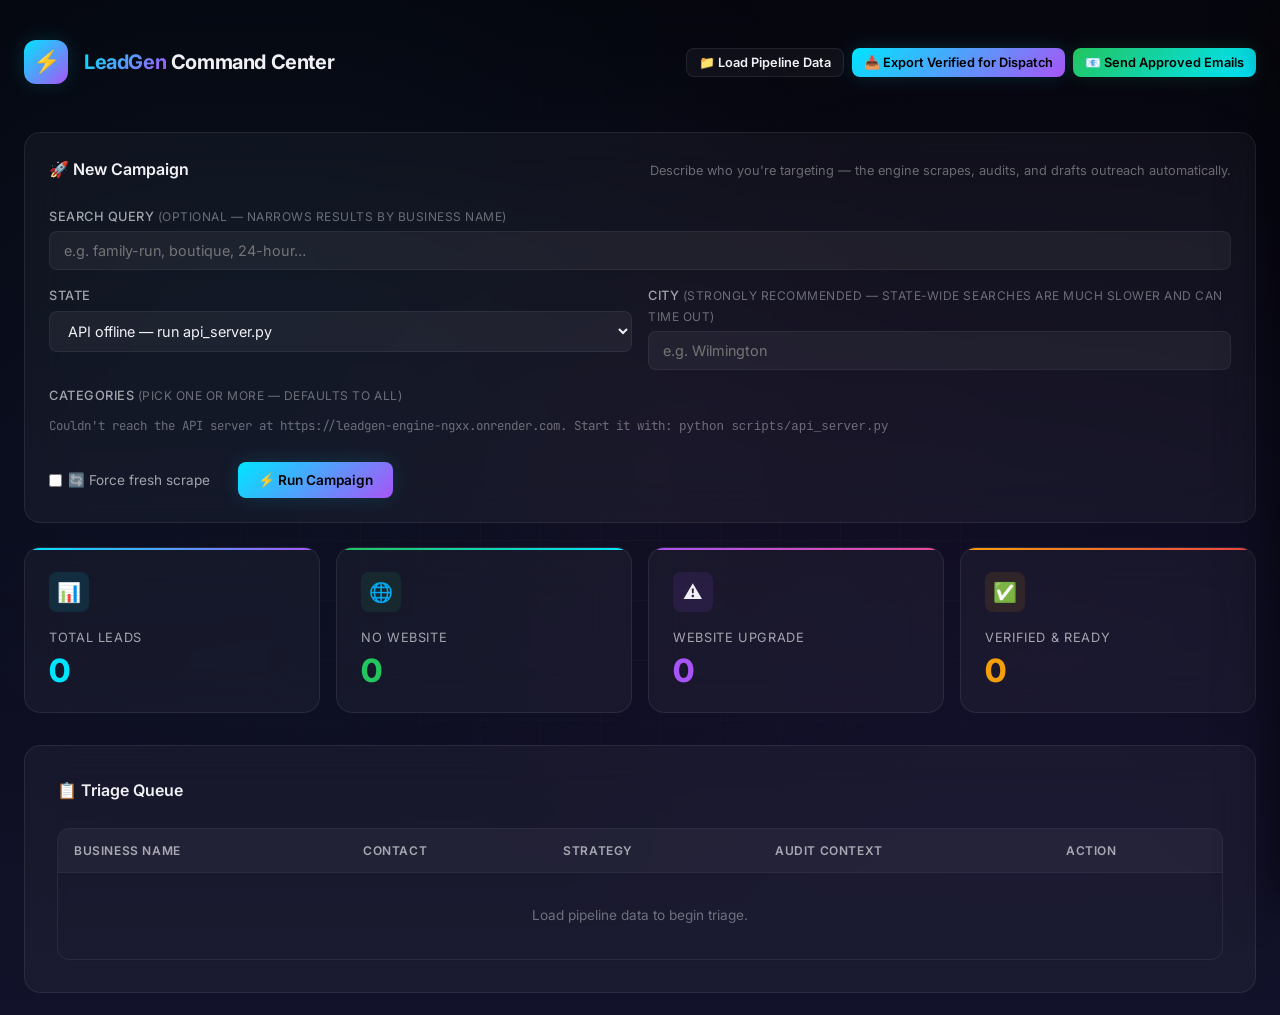
==== commit dcea9780: "Refactor campaign button and add cache options" ====
--- a/dashboard/index.html
+++ b/dashboard/index.html
@@ -61,7 +61,14 @@
           <div class="progress-bar"><div class="progress-fill" id="campaign-progress-fill"></div></div>
           <div class="progress-message" id="campaign-progress-message">Starting…</div>
         </div>
-        <button class="btn btn-primary" id="btn-run-campaign" onclick="runCampaign()">⚡ Run Campaign</button>
+        <div class="campaign-actions" style="display:flex;align-items:center;gap:14px;">
+          <label class="cache-toggle" title="Ignore cached results and scrape this area fresh" style="display:flex;align-items:center;gap:6px;font-size:0.85rem;color:var(--text-secondary,#9aa);cursor:pointer;">
+            <input type="checkbox" id="force-refresh-toggle" style="cursor:pointer;">
+            <span>🔄 Force fresh scrape</span>
+          </label>
+          <span id="cache-badge" class="cache-badge" style="font-size:0.8rem;color:var(--text-secondary,#9aa);"></span>
+          <button class="btn btn-primary" id="btn-run-campaign" onclick="runCampaign()">⚡ Run Campaign</button>
+        </div>
       </div>
     </div>
 
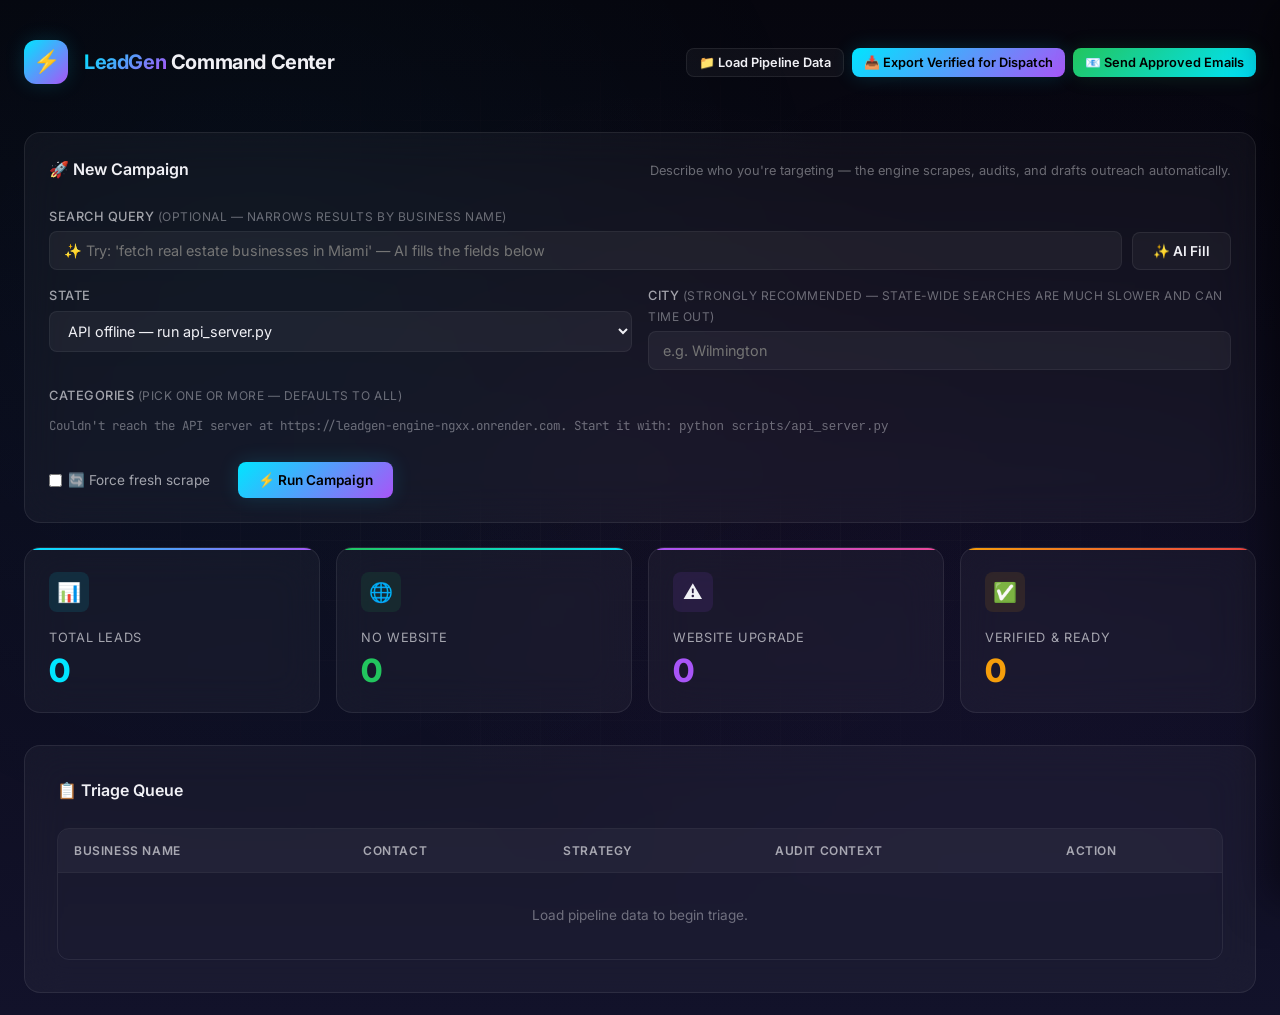
==== commit 899508a0: "Update CSS and JS file versioning in index.html" ====
--- a/dashboard/index.html
+++ b/dashboard/index.html
@@ -4,7 +4,7 @@
   <meta charset="UTF-8">
   <meta name="viewport" content="width=device-width, initial-scale=1.0">
   <title>LeadGen Command Center</title>
-  <link rel="stylesheet" href="css/dashboard.css">
+  <link rel="stylesheet" href="css/dashboard.css?v=20260809a">
   <link rel="icon" href="data:image/svg+xml,<svg xmlns='http://www.w3.org/2000/svg' viewBox='0 0 100 100'><text y='.9em' font-size='90'>⚡</text></svg>">
 </head>
 <body>
@@ -37,7 +37,10 @@
       <div class="campaign-form">
         <div class="form-group form-group-wide">
           <label class="form-label">Search query <span class="label-hint">(optional — narrows results by business name)</span></label>
-          <input type="text" class="form-input" id="campaign-query" placeholder="e.g. family-run, boutique, 24-hour…">
+          <div style="display:flex;gap:10px;align-items:center;">
+            <input type="text" class="form-input" id="campaign-query" placeholder="✨ Try: 'fetch real estate businesses in Miami' — AI fills the fields below" style="flex:1;">
+            <button class="btn btn-secondary" id="btn-ai-parse" onclick="aiParseQuery()" title="Let AI extract state, city, and categories from your text">✨ AI Fill</button>
+          </div>
         </div>
 
         <div class="form-group">
@@ -172,8 +175,8 @@
   <!-- Hidden file input for CSV import -->
   <input type="file" id="csv-file-input" accept=".csv" style="display:none" onchange="handleCSVImport(event)">
 
-  <script src="js/campaign.js"></script>
-  <script src="js/app.js"></script>
+  <script src="js/campaign.js?v=20260809a"></script>
+  <script src="js/app.js?v=20260809a"></script>
 
 </body>
 </html>
--- a/dashboard/css/dashboard.css
+++ b/dashboard/css/dashboard.css
@@ -1464,10 +1464,16 @@
   justify-content: space-between;
   gap: var(--space-md);
   margin-top: var(--space-lg);
+  flex-wrap: wrap;            /* on narrow widths, actions drop below instead of off-screen */
 }
 
 .campaign-progress {
-  flex: 1;
+  flex: 1 1 240px;           /* grow, but may shrink so the actions stay visible */
+  min-width: 0;              /* allow the bar to shrink instead of overflowing */
+}
+
+.campaign-actions {
+  flex: 0 0 auto;            /* actions keep their natural size and never get pushed off */
 }
 
 .progress-bar {
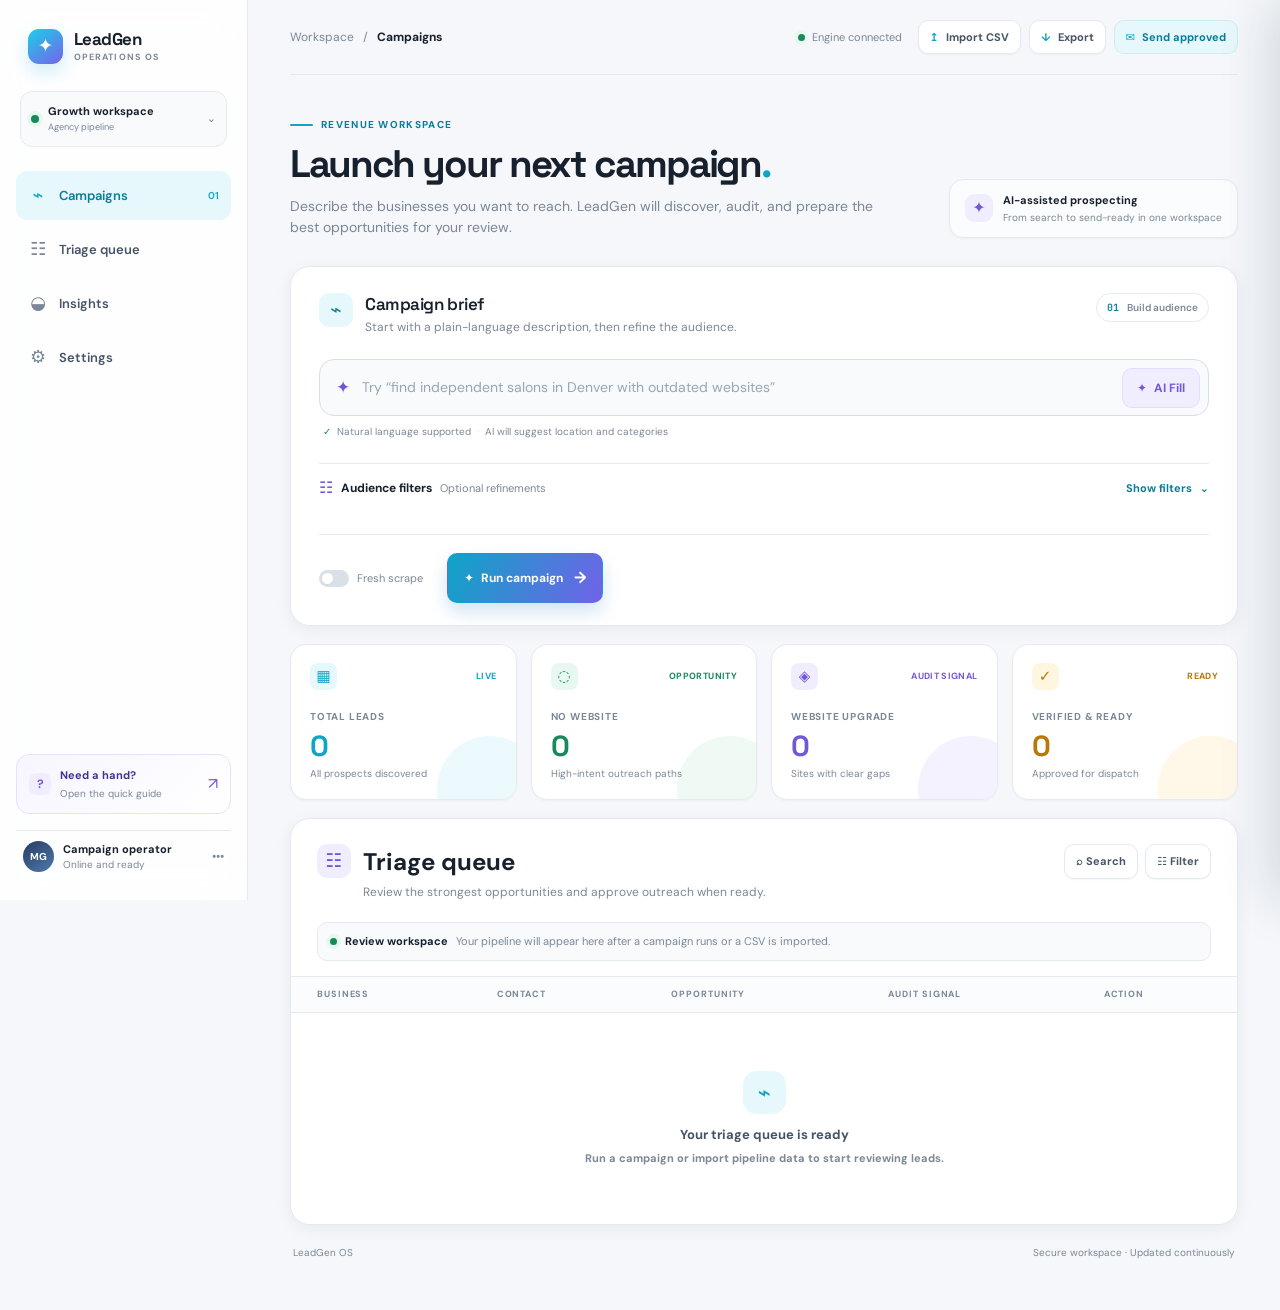
==== commit 95172425: "Redesign dashboard with polished light theme" ====
--- a/dashboard/index.html
+++ b/dashboard/index.html
@@ -3,180 +3,107 @@
 <head>
   <meta charset="UTF-8">
   <meta name="viewport" content="width=device-width, initial-scale=1.0">
-  <title>LeadGen Command Center</title>
-  <link rel="stylesheet" href="css/dashboard.css?v=20260809a">
-  <link rel="icon" href="data:image/svg+xml,<svg xmlns='http://www.w3.org/2000/svg' viewBox='0 0 100 100'><text y='.9em' font-size='90'>⚡</text></svg>">
+  <meta name="theme-color" content="#f6f8fb">
+  <meta name="description" content="LeadGen campaign discovery, triage, and outreach workspace">
+  <title>LeadGen OS · Campaign workspace</title>
+  <link rel="stylesheet" href="css/dashboard.css?v=20260815-light">
+  <link rel="icon" href="data:image/svg+xml,<svg xmlns='http://www.w3.org/2000/svg' viewBox='0 0 100 100'><rect width='100' height='100' rx='24' fill='%230ea5c6'/><path d='M57 12 27 56h21l-5 32 30-45H52z' fill='white'/></svg>">
 </head>
 <body>
+  <div class="app-shell">
+    <aside class="sidebar" aria-label="Primary navigation">
+      <div class="brand-lockup">
+        <div class="brand-mark" aria-hidden="true"><span>✦</span></div>
+        <div><div class="brand-name">LeadGen</div><div class="brand-product">OPERATIONS OS</div></div>
+      </div>
+      <div class="workspace-switcher"><span class="workspace-dot"></span><span><strong>Growth workspace</strong><small>Agency pipeline</small></span><span class="workspace-chevron">⌄</span></div>
+      <nav class="nav-list">
+        <a class="nav-item active" href="#campaign"><span class="nav-icon">⌁</span><span>Campaigns</span><span class="nav-count">01</span></a>
+        <a class="nav-item" href="#queue"><span class="nav-icon">☷</span><span>Triage queue</span></a>
+        <a class="nav-item" href="#insights"><span class="nav-icon">◒</span><span>Insights</span></a>
+        <a class="nav-item" href="#settings"><span class="nav-icon">⚙</span><span>Settings</span></a>
+      </nav>
+      <div class="sidebar-bottom">
+        <div class="help-card"><span class="help-icon">?</span><div><strong>Need a hand?</strong><small>Open the quick guide</small></div><span>↗</span></div>
+        <div class="operator-row"><div class="avatar">MG</div><div><strong>Campaign operator</strong><small>Online and ready</small></div><button class="icon-button" aria-label="Operator menu">•••</button></div>
+      </div>
+    </aside>
 
-  <!-- Background Effects -->
-  <div class="bg-grid"></div>
+    <main class="main-content">
+      <header class="topbar">
+        <div class="breadcrumb"><span>Workspace</span><span>/</span><strong>Campaigns</strong></div>
+        <div class="topbar-actions">
+          <div class="connection-status"><span class="status-dot"></span>Engine connected</div>
+          <button class="btn btn-ghost btn-sm" onclick="importCSV()"><span class="btn-symbol">↥</span> Import CSV</button>
+          <button class="btn btn-ghost btn-sm" onclick="exportVerifiedCSV()"><span class="btn-symbol">↓</span> Export</button>
+          <button class="btn btn-soft btn-sm" onclick="sendApprovedEmails()"><span class="btn-symbol">✉</span> Send approved</button>
+        </div>
+      </header>
 
-  <div class="app-container">
+      <section class="page-intro" id="campaign">
+        <div>
+          <div class="eyebrow"><span class="eyebrow-line"></span> Revenue workspace</div>
+          <h1>Launch your next campaign<span class="title-dot">.</span></h1>
+          <p>Describe the businesses you want to reach. LeadGen will discover, audit, and prepare the best opportunities for your review.</p>
+        </div>
+        <div class="intro-meta"><span class="meta-icon">✦</span><span><strong>AI-assisted prospecting</strong><small>From search to send-ready in one workspace</small></span></div>
+      </section>
 
-    <!-- HEADER -->
-    <header class="app-header">
-      <div class="logo">
-        <div class="logo-icon">⚡</div>
-        <div class="logo-text"><span>LeadGen</span> Command Center</div>
-      </div>
-      <div class="header-actions">
-        <button class="btn btn-secondary btn-sm" onclick="importCSV()">📁 Load Pipeline Data</button>
-        <button class="btn btn-primary btn-sm" onclick="exportVerifiedCSV()">📥 Export Verified for Dispatch</button>
-        <button class="btn btn-success btn-sm" onclick="sendApprovedEmails()">📧 Send Approved Emails</button>
-      </div>
-    </header>
+      <section class="campaign-card surface-card" aria-labelledby="campaign-title">
+        <div class="section-heading">
+          <div class="section-heading-main"><span class="section-icon cyan-icon">⌁</span><div><h2 id="campaign-title">Campaign brief</h2><p>Start with a plain-language description, then refine the audience.</p></div></div>
+          <span class="step-pill"><span>01</span> Build audience</span>
+        </div>
+        <div class="prompt-wrap">
+          <label class="sr-only" for="campaign-query">Campaign search query</label>
+          <div class="prompt-icon">✦</div>
+          <input type="text" class="prompt-input" id="campaign-query" placeholder="Try “find independent salons in Denver with outdated websites”" autocomplete="off">
+          <button class="btn btn-ai" id="btn-ai-parse" onclick="aiParseQuery()"><span>✦</span> AI Fill</button>
+        </div>
+        <div class="prompt-hint"><span class="hint-check">✓</span> Natural language supported <span class="hint-separator">·</span> AI will suggest location and categories</div>
+        <div class="advanced-toggle-row"><div><span class="filter-icon">☷</span><strong>Audience filters</strong><span class="filter-note">Optional refinements</span></div><button class="text-button" type="button" onclick="document.querySelector('.campaign-form').classList.toggle('is-expanded'); this.classList.toggle('is-open')">Show filters <span>⌄</span></button></div>
+        <div class="campaign-form">
+          <div class="form-group"><label class="form-label" for="campaign-state">State</label><select class="form-input" id="campaign-state"></select></div>
+          <div class="form-group"><label class="form-label" for="campaign-city">City <span class="label-hint">Recommended</span></label><input type="text" class="form-input" id="campaign-city" placeholder="e.g. Wilmington" list="city-suggestions" autocomplete="address-level2"><datalist id="city-suggestions"></datalist></div>
+          <div class="form-group form-group-wide"><label class="form-label">Categories <span class="label-hint">Choose one or more</span></label><div class="category-picker" id="category-picker"></div></div>
+        </div>
+        <div class="campaign-footer">
+          <div class="campaign-progress" id="campaign-progress" style="display:none"><div class="progress-meta"><span class="progress-message" id="campaign-progress-message">Starting…</span><span class="progress-percent" id="campaign-progress-percent">0%</span></div><div class="progress-bar"><div class="progress-fill" id="campaign-progress-fill"></div></div></div>
+          <div class="campaign-actions"><label class="cache-toggle" title="Ignore cached results and scrape this area fresh"><input type="checkbox" id="force-refresh-toggle"><span class="toggle-track"></span><span>Fresh scrape</span></label><span id="cache-badge" class="cache-badge"></span><button class="btn btn-primary btn-run" id="btn-run-campaign" onclick="runCampaign()"><span>✦</span> Run campaign <span class="btn-arrow">→</span></button></div>
+        </div>
+      </section>
 
-    <!-- NEW CAMPAIGN LAUNCHER -->
-    <div class="glass-card campaign-card">
-      <div class="card-header">
-        <div class="card-title">🚀 New Campaign</div>
-        <div class="card-subtitle">Describe who you're targeting — the engine scrapes, audits, and drafts outreach automatically.</div>
-      </div>
+      <section class="stats-row" id="insights" aria-label="Campaign overview">
+        <div class="stat-card stat-cyan"><div class="stat-top"><span class="stat-icon">▦</span><span class="stat-trend">Live</span></div><div class="stat-label">Total leads</div><div class="stat-value" id="stat-total">0</div><div class="stat-caption">All prospects discovered</div></div>
+        <div class="stat-card stat-mint"><div class="stat-top"><span class="stat-icon">◌</span><span class="stat-trend">Opportunity</span></div><div class="stat-label">No website</div><div class="stat-value" id="stat-noweb">0</div><div class="stat-caption">High-intent outreach paths</div></div>
+        <div class="stat-card stat-violet"><div class="stat-top"><span class="stat-icon">◈</span><span class="stat-trend">Audit signal</span></div><div class="stat-label">Website upgrade</div><div class="stat-value" id="stat-upgrade">0</div><div class="stat-caption">Sites with clear gaps</div></div>
+        <div class="stat-card stat-amber"><div class="stat-top"><span class="stat-icon">✓</span><span class="stat-trend">Ready</span></div><div class="stat-label">Verified & ready</div><div class="stat-value" id="stat-verified">0</div><div class="stat-caption">Approved for dispatch</div></div>
+      </section>
 
-      <div class="campaign-form">
-        <div class="form-group form-group-wide">
-          <label class="form-label">Search query <span class="label-hint">(optional — narrows results by business name)</span></label>
-          <div style="display:flex;gap:10px;align-items:center;">
-            <input type="text" class="form-input" id="campaign-query" placeholder="✨ Try: 'fetch real estate businesses in Miami' — AI fills the fields below" style="flex:1;">
-            <button class="btn btn-secondary" id="btn-ai-parse" onclick="aiParseQuery()" title="Let AI extract state, city, and categories from your text">✨ AI Fill</button>
-          </div>
-        </div>
-
-        <div class="form-group">
-          <label class="form-label">State</label>
-          <select class="form-input" id="campaign-state"></select>
-        </div>
-
-        <div class="form-group">
-          <label class="form-label">City <span class="label-hint">(strongly recommended — state-wide searches are much slower and can time out)</span></label>
-          <input type="text" class="form-input" id="campaign-city" placeholder="e.g. Wilmington">
-        </div>
-
-        <div class="form-group form-group-wide">
-          <label class="form-label">Categories <span class="label-hint">(pick one or more — defaults to all)</span></label>
-          <div class="category-picker" id="category-picker"></div>
-        </div>
-      </div>
-
-      <div class="campaign-footer">
-        <div class="campaign-progress" id="campaign-progress" style="display:none">
-          <div class="progress-bar"><div class="progress-fill" id="campaign-progress-fill"></div></div>
-          <div class="progress-message" id="campaign-progress-message">Starting…</div>
-        </div>
-        <div class="campaign-actions" style="display:flex;align-items:center;gap:14px;">
-          <label class="cache-toggle" title="Ignore cached results and scrape this area fresh" style="display:flex;align-items:center;gap:6px;font-size:0.85rem;color:var(--text-secondary,#9aa);cursor:pointer;">
-            <input type="checkbox" id="force-refresh-toggle" style="cursor:pointer;">
-            <span>🔄 Force fresh scrape</span>
-          </label>
-          <span id="cache-badge" class="cache-badge" style="font-size:0.8rem;color:var(--text-secondary,#9aa);"></span>
-          <button class="btn btn-primary" id="btn-run-campaign" onclick="runCampaign()">⚡ Run Campaign</button>
-        </div>
-      </div>
-    </div>
-
-    <!-- STATS ROW -->
-    <div class="stats-row">
-      <div class="stat-card">
-        <div class="stat-icon">📊</div>
-        <div class="stat-label">Total Leads</div>
-        <div class="stat-value" id="stat-total">0</div>
-      </div>
-      <div class="stat-card">
-        <div class="stat-icon">🌐</div>
-        <div class="stat-label">No Website</div>
-        <div class="stat-value" id="stat-noweb">0</div>
-      </div>
-      <div class="stat-card">
-        <div class="stat-icon">⚠️</div>
-        <div class="stat-label">Website Upgrade</div>
-        <div class="stat-value" id="stat-upgrade">0</div>
-      </div>
-      <div class="stat-card">
-        <div class="stat-icon">✅</div>
-        <div class="stat-label">Verified & Ready</div>
-        <div class="stat-value" id="stat-verified">0</div>
-      </div>
-    </div>
-
-    <!-- MAIN DATA GRID -->
-    <div class="data-grid-container glass-card">
-      <div class="card-header">
-        <div class="card-title">📋 Triage Queue</div>
-      </div>
-      <div class="table-container">
-        <table class="data-table">
-          <thead>
-            <tr>
-              <th>Business Name</th>
-              <th>Contact</th>
-              <th>Strategy</th>
-              <th>Audit Context</th>
-              <th>Action</th>
-            </tr>
-          </thead>
-          <tbody id="leads-tbody">
-            <tr><td colspan="5" style="text-align:center;color:var(--text-tertiary);padding:2rem;">Load pipeline data to begin triage.</td></tr>
-          </tbody>
-        </table>
-      </div>
-    </div>
-
+      <section class="queue-card surface-card" id="queue" aria-labelledby="queue-title">
+        <div class="queue-header"><div class="section-heading-main"><span class="section-icon violet-icon">☷</span><div><h2 id="queue-title">Triage queue</h2><p>Review the strongest opportunities and approve outreach when ready.</p></div></div><div class="queue-tools"><button class="btn btn-ghost btn-sm" type="button">⌕ Search</button><button class="btn btn-ghost btn-sm" type="button">☷ Filter</button></div></div>
+        <div class="queue-summary"><span class="queue-live-dot"></span><strong>Review workspace</strong><span class="queue-summary-copy">Your pipeline will appear here after a campaign runs or a CSV is imported.</span></div>
+        <div class="table-container"><table class="data-table"><thead><tr><th>Business</th><th>Contact</th><th>Opportunity</th><th>Audit signal</th><th class="action-head">Action</th></tr></thead><tbody id="leads-tbody"><tr class="empty-row"><td colspan="5"><div class="empty-state"><div class="empty-icon">⌁</div><strong>Your triage queue is ready</strong><span>Run a campaign or import pipeline data to start reviewing leads.</span></div></td></tr></tbody></table></div>
+      </section>
+      <footer class="page-footer"><span>LeadGen OS</span><span>Secure workspace · Updated continuously</span></footer>
+    </main>
   </div>
 
-  <!-- SLIDE-OUT REVIEW PANEL -->
   <div class="slide-panel-overlay" id="review-panel-overlay" onclick="closeReviewPanel()"></div>
-  <div class="slide-panel" id="review-panel">
-    <div class="panel-header">
-      <h3>Email Review</h3>
-      <button class="btn-icon" onclick="closeReviewPanel()">✖</button>
+  <aside class="slide-panel" id="review-panel" role="dialog" aria-modal="true" aria-labelledby="review-panel-title">
+    <div class="panel-header"><div><div class="eyebrow">Outreach workspace</div><h2 id="review-panel-title">Review outreach</h2></div><button class="btn-icon" onclick="closeReviewPanel()" aria-label="Close review panel">×</button></div>
+    <div class="panel-body">
+      <div class="review-meta"><div class="review-avatar">✦</div><div><h3 id="review-biz-name">Business Name</h3><div class="badge-container" id="review-strategy-badge"></div></div></div>
+      <div class="review-callout"><div class="callout-label"><span>⌁</span> Opportunity signal</div><div class="audit-box" id="review-audit-box">No flaws detected.</div></div>
+      <div class="form-group"><label class="form-label" for="review-subject">Subject line</label><input type="text" class="form-input" id="review-subject"></div>
+      <div class="form-group email-group"><div class="field-label-row"><label class="form-label" for="review-body">Email body</label><span class="field-hint">Editable draft</span></div><textarea class="form-textarea email-textarea" id="review-body"></textarea><button class="btn btn-ghost btn-full" id="btn-regenerate" onclick="regenerateEmail()"><span>↻</span> Regenerate draft</button></div>
+      <div class="form-group"><label class="form-label" for="review-demo-url">Personalized demo</label><div class="demo-link-row"><input type="text" class="form-input code-input" id="review-demo-url" readonly><a class="btn btn-secondary btn-sm" id="review-demo-link" href="#" target="_blank" rel="noopener">View ↗</a></div></div>
     </div>
-    <div class="panel-body">
-      
-      <div class="review-meta">
-        <h2 id="review-biz-name">Business Name</h2>
-        <div class="badge-container" id="review-strategy-badge"></div>
-      </div>
-
-      <div class="form-group">
-        <label class="form-label">Audit Context</label>
-        <div class="audit-box" id="review-audit-box">No flaws detected.</div>
-      </div>
-
-      <div class="form-group">
-        <label class="form-label">Subject</label>
-        <input type="text" class="form-input" id="review-subject">
-      </div>
-
-      <div class="form-group">
-        <label class="form-label">Email Body</label>
-        <textarea class="form-textarea email-textarea" id="review-body"></textarea>
-        <button class="btn btn-secondary btn-sm" id="btn-regenerate" onclick="regenerateEmail()" style="margin-top:8px;">🔄 Regenerate Email</button>
-      </div>
-
-      <div class="form-group">
-        <label class="form-label">Demo Site URL</label>
-        <div style="display:flex;gap:var(--space-sm);align-items:center">
-          <input type="text" class="form-input code-input" id="review-demo-url" readonly>
-          <a class="btn btn-secondary btn-sm" id="review-demo-link" href="#" target="_blank">↗ View</a>
-        </div>
-      </div>
-
-    </div>
-    <div class="panel-footer">
-      <button class="btn btn-secondary" onclick="closeReviewPanel()">Cancel</button>
-      <button class="btn btn-primary" id="btn-approve" onclick="approveCurrentLead()">✅ Approve & Mark Ready</button>
-    </div>
-  </div>
-
-  <!-- TOAST CONTAINER -->
-  <div class="toast-container" id="toast-container"></div>
-
-  <!-- Hidden file input for CSV import -->
+    <div class="panel-footer"><button class="btn btn-ghost" onclick="closeReviewPanel()">Cancel</button><button class="btn btn-primary" id="btn-approve" onclick="approveCurrentLead()"><span>✓</span> Approve & mark ready</button></div>
+  </aside>
+  <div class="toast-container" id="toast-container" aria-live="polite"></div>
   <input type="file" id="csv-file-input" accept=".csv" style="display:none" onchange="handleCSVImport(event)">
-
-  <script src="js/campaign.js?v=20260809a"></script>
-  <script src="js/app.js?v=20260809a"></script>
-
+  <script src="js/campaign.js?v=20260815-light"></script>
+  <script src="js/app.js?v=20260815-light"></script>
 </body>
 </html>
--- a/dashboard/css/dashboard.css
+++ b/dashboard/css/dashboard.css
@@ -1,1505 +1,17 @@
-/* ============================================================
-   LEADGEN ENGINE — DASHBOARD DESIGN SYSTEM
-   Premium dark glassmorphism theme with neon accents
-   ============================================================ */
+@import url('https://fonts.googleapis.com/css2?family=DM+Sans:wght@400;500;600;700&family=Space+Grotesk:wght@500;600;700&family=JetBrains+Mono:wght@400;500&display=swap');
 
-/* ── Google Fonts ── */
-@import url('https://fonts.googleapis.com/css2?family=Inter:wght@300;400;500;600;700;800;900&family=JetBrains+Mono:wght@400;500;600&display=swap');
+:root {
+  --canvas: #f5f7fa; --surface: #ffffff; --surface-soft: #f8fafc; --surface-muted: #eef2f6;
+  --ink: #17202d; --ink-soft: #465466; --ink-muted: #7b8797; --line: #e5eaf0; --line-strong: #d6dee8;
+  --cyan: #0ea5c6; --cyan-dark: #087d99; --cyan-wash: #e6f8fc; --violet: #7357d9; --violet-wash: #f0edff;
+  --mint: #168a5b; --mint-wash: #e8f8f0; --amber: #b97808; --amber-wash: #fff6df; --red: #c43d52;
+  --shadow-xs: 0 1px 2px rgba(21,34,50,.04); --shadow-sm: 0 4px 16px rgba(31,46,66,.06); --shadow-md: 0 18px 44px rgba(31,46,66,.10);
+  --radius-sm: 10px; --radius-md: 14px; --radius-lg: 20px; --radius-xl: 28px; --font: 'DM Sans', system-ui, sans-serif; --display: 'Space Grotesk', var(--font); --mono: 'JetBrains Mono', monospace;
+  --ease: cubic-bezier(.23,1,.32,1); --transition: 180ms var(--ease);
+}
+*,*::before,*::after{box-sizing:border-box;margin:0;padding:0}html{font-size:16px;scroll-behavior:smooth}body{font-family:var(--font);color:var(--ink);background:var(--canvas);min-height:100vh;line-height:1.5;-webkit-font-smoothing:antialiased}button,input,select,textarea{font:inherit}button,a{ -webkit-tap-highlight-color:transparent}button{cursor:pointer}a{color:inherit;text-decoration:none}.sr-only{position:absolute;width:1px;height:1px;padding:0;margin:-1px;overflow:hidden;clip:rect(0,0,0,0);white-space:nowrap;border:0}.app-shell{display:flex;min-height:100vh}.sidebar{position:sticky;top:0;display:flex;flex:0 0 248px;flex-direction:column;width:248px;height:100vh;padding:28px 16px 18px;background:rgba(255,255,255,.88);border-right:1px solid var(--line);backdrop-filter:blur(18px)}.brand-lockup{display:flex;align-items:center;gap:11px;padding:0 12px 26px}.brand-mark{width:35px;height:35px;display:grid;place-items:center;border-radius:11px;color:#fff;background:linear-gradient(145deg,#1bd0e8,#7762e9);box-shadow:0 8px 18px rgba(40,176,211,.22);font-size:19px}.brand-name{font:700 17px var(--display);letter-spacing:-.03em}.brand-product{margin-top:1px;color:var(--ink-muted);font-size:9px;font-weight:700;letter-spacing:.12em}.workspace-switcher{display:flex;align-items:center;gap:9px;padding:11px 10px;margin:0 4px 24px;border:1px solid var(--line);border-radius:12px;background:var(--surface-soft);font-size:11px}.workspace-switcher strong,.workspace-switcher small{display:block}.workspace-switcher strong{font-size:11px}.workspace-switcher small{margin-top:2px;color:var(--ink-muted)}.workspace-dot{width:8px;height:8px;border-radius:50%;background:var(--mint);box-shadow:0 0 0 4px var(--mint-wash)}.workspace-chevron{margin-left:auto;color:var(--ink-muted)}.nav-list{display:grid;gap:5px}.nav-item{display:flex;align-items:center;gap:11px;padding:11px 12px;border-radius:11px;color:var(--ink-soft);font-size:13px;font-weight:600;transition:var(--transition)}.nav-item:hover{background:var(--surface-muted);color:var(--ink)}.nav-item.active{color:var(--cyan-dark);background:var(--cyan-wash)}.nav-icon{display:grid;place-items:center;width:20px;color:var(--ink-muted);font-size:18px}.nav-item.active .nav-icon{color:var(--cyan)}.nav-count{margin-left:auto;color:var(--cyan);font-size:10px}.sidebar-bottom{margin-top:auto}.help-card{display:flex;align-items:center;gap:9px;padding:12px;margin-bottom:16px;border:1px solid #e5e1ff;border-radius:13px;background:linear-gradient(135deg,#f7f5ff,#fff);color:var(--violet);font-size:16px}.help-card strong,.help-card small{display:block}.help-card strong{font-size:11px;color:#43338e}.help-card small{margin-top:2px;color:var(--ink-muted);font-size:10px}.help-card>span:last-child{margin-left:auto}.help-icon{display:grid;place-items:center;width:22px;height:22px;border-radius:7px;background:var(--violet-wash);font-size:12px;font-weight:700}.operator-row{display:flex;align-items:center;gap:9px;padding:10px 7px;border-top:1px solid var(--line);font-size:11px}.operator-row strong,.operator-row small{display:block}.operator-row small{color:var(--ink-muted);font-size:10px}.avatar,.review-avatar{display:grid;place-items:center;border-radius:50%;color:#fff;font-size:10px;font-weight:700;background:linear-gradient(145deg,#263d63,#4f78ac)}.avatar{width:31px;height:31px}.icon-button{margin-left:auto;border:0;background:transparent;color:var(--ink-muted);font-weight:700}.main-content{width:min(100%,1440px);padding:0 42px 30px;margin:0 auto}.topbar{display:flex;align-items:center;justify-content:space-between;min-height:75px;border-bottom:1px solid var(--line)}.breadcrumb{display:flex;gap:9px;color:var(--ink-muted);font-size:12px}.breadcrumb strong{color:var(--ink)}.topbar-actions{display:flex;align-items:center;gap:8px}.connection-status{display:flex;align-items:center;gap:7px;margin-right:8px;color:var(--ink-muted);font-size:11px}.status-dot,.queue-live-dot{width:7px;height:7px;border-radius:50%;background:var(--mint);box-shadow:0 0 0 4px var(--mint-wash)}.page-intro{display:flex;align-items:flex-end;justify-content:space-between;padding:42px 0 28px}.eyebrow{display:flex;align-items:center;gap:8px;margin-bottom:11px;color:var(--cyan-dark);font-size:10px;font-weight:700;letter-spacing:.13em;text-transform:uppercase}.eyebrow-line{width:23px;height:2px;background:var(--cyan);border-radius:4px}.page-intro h1{font:700 clamp(28px,3vw,42px)/1.1 var(--display);letter-spacing:-.055em}.title-dot{color:var(--cyan)}.page-intro p{max-width:610px;margin-top:11px;color:var(--ink-muted);font-size:14px}.intro-meta{display:flex;align-items:center;gap:10px;padding:12px 15px;border:1px solid var(--line);border-radius:14px;background:rgba(255,255,255,.65);box-shadow:var(--shadow-xs)}.intro-meta .meta-icon{display:grid;place-items:center;width:28px;height:28px;border-radius:9px;color:var(--violet);background:var(--violet-wash)}.intro-meta strong,.intro-meta small{display:block}.intro-meta strong{font-size:11px}.intro-meta small{margin-top:2px;color:var(--ink-muted);font-size:10px}.surface-card{border:1px solid var(--line);border-radius:var(--radius-lg);background:var(--surface);box-shadow:var(--shadow-sm)}.campaign-card{padding:26px 28px 22px}.section-heading,.queue-header{display:flex;align-items:flex-start;justify-content:space-between}.section-heading-main{display:flex;align-items:flex-start;gap:12px}.section-icon{display:grid;place-items:center;width:34px;height:34px;border-radius:10px;font-size:19px}.cyan-icon{color:var(--cyan-dark);background:var(--cyan-wash)}.violet-icon{color:var(--violet);background:var(--violet-wash)}.section-heading h2{font:600 17px var(--display);letter-spacing:-.025em}.section-heading p,.queue-header p{margin-top:3px;color:var(--ink-muted);font-size:12px}.step-pill{display:flex;align-items:center;gap:8px;padding:6px 10px;border:1px solid var(--line);border-radius:99px;color:var(--ink-muted);font-size:10px;font-weight:600}.step-pill span{color:var(--cyan-dark);font-family:var(--mono)}.prompt-wrap{display:flex;align-items:center;gap:12px;margin-top:23px;padding:7px 8px 7px 16px;border:1px solid var(--line-strong);border-radius:15px;background:var(--surface-soft);transition:var(--transition)}.prompt-wrap:focus-within{border-color:#7bd9e9;box-shadow:0 0 0 4px var(--cyan-wash)}.prompt-icon{color:var(--violet);font-size:17px}.prompt-input{width:100%;min-width:0;padding:10px 0;border:0;outline:0;color:var(--ink);background:transparent;font-size:14px}.prompt-input::placeholder{color:#9aa6b5}.prompt-hint{display:flex;align-items:center;gap:6px;padding:8px 4px 0;color:var(--ink-muted);font-size:10px}.hint-check{color:var(--mint);font-weight:700}.hint-separator{color:var(--line-strong)}.advanced-toggle-row{display:flex;align-items:center;justify-content:space-between;margin-top:24px;padding:12px 0;border-top:1px solid var(--line)}.advanced-toggle-row>div{display:flex;align-items:center;gap:8px;font-size:12px}.filter-icon{color:var(--violet);font-size:16px}.filter-note{color:var(--ink-muted);font-size:11px}.text-button{border:0;background:transparent;color:var(--cyan-dark);font-size:11px;font-weight:700}.text-button span{display:inline-block;margin-left:5px;transition:var(--transition)}.text-button.is-open span{transform:rotate(180deg)}.campaign-form{display:grid;grid-template-columns:1fr 1fr;gap:15px;max-height:0;overflow:hidden;opacity:0;transition:max-height 300ms var(--ease),opacity 180ms var(--ease)}.campaign-form.is-expanded{max-height:500px;opacity:1}.form-group{display:flex;flex-direction:column;gap:7px}.form-group-wide{grid-column:1/-1}.form-label{color:var(--ink-soft);font-size:10px;font-weight:700;letter-spacing:.07em;text-transform:uppercase}.label-hint{color:var(--ink-muted);font-weight:500;letter-spacing:0;text-transform:none}.form-input,.form-textarea{width:100%;padding:11px 13px;border:1px solid var(--line);border-radius:10px;outline:0;color:var(--ink);background:var(--surface-soft);font-size:13px;transition:var(--transition)}.form-input:focus,.form-textarea:focus{border-color:#7bd9e9;box-shadow:0 0 0 3px var(--cyan-wash)}.form-select{appearance:auto}.form-textarea{min-height:180px;resize:vertical;font-family:var(--mono);font-size:12px;line-height:1.65}.category-picker{display:flex;flex-wrap:wrap;gap:7px}.category-chip,.checkbox-item{display:inline-flex;align-items:center;gap:6px;padding:8px 10px;border:1px solid var(--line);border-radius:99px;background:var(--surface-soft);color:var(--ink-soft);font-size:11px;transition:var(--transition)}.category-chip:hover,.category-chip.selected,.checkbox-item:hover{border-color:#8bddeb;background:var(--cyan-wash);color:var(--cyan-dark)}.campaign-footer{display:flex;align-items:flex-end;justify-content:space-between;gap:20px;margin-top:22px;padding-top:18px;border-top:1px solid var(--line)}.campaign-progress{min-width:280px;flex:1}.progress-meta{display:flex;justify-content:space-between;margin-bottom:7px;color:var(--ink-muted);font-size:11px}.progress-percent{color:var(--cyan-dark);font-family:var(--mono)}.progress-bar{height:7px;overflow:hidden;border-radius:99px;background:var(--surface-muted)}.progress-fill{height:100%;width:0;border-radius:inherit;background:linear-gradient(90deg,var(--cyan),var(--violet));transition:width 250ms var(--ease)}.campaign-actions{display:flex;align-items:center;justify-content:flex-end;gap:12px}.cache-toggle{display:flex;align-items:center;gap:8px;color:var(--ink-muted);font-size:11px;cursor:pointer}.cache-toggle input{position:absolute;opacity:0}.toggle-track{position:relative;width:30px;height:17px;border-radius:99px;background:#d8e0e8;transition:var(--transition)}.toggle-track:after{content:'';position:absolute;top:3px;left:3px;width:11px;height:11px;border-radius:50%;background:#fff;box-shadow:var(--shadow-xs);transition:var(--transition)}.cache-toggle input:checked+.toggle-track{background:var(--cyan)}.cache-toggle input:checked+.toggle-track:after{transform:translateX(13px)}.btn{display:inline-flex;align-items:center;justify-content:center;gap:7px;border:1px solid transparent;border-radius:10px;padding:10px 14px;color:var(--ink);font-size:12px;font-weight:700;transition:transform var(--transition),box-shadow var(--transition),background var(--transition),border-color var(--transition);white-space:nowrap}.btn:hover{transform:translateY(-1px)}.btn:active{transform:scale(.97)}.btn:focus-visible,.btn-icon:focus-visible,.nav-item:focus-visible,.text-button:focus-visible{outline:3px solid rgba(14,165,198,.28);outline-offset:2px}.btn-sm{padding:8px 11px;font-size:11px}.btn-ghost{border-color:var(--line);background:var(--surface);color:var(--ink-soft);box-shadow:var(--shadow-xs)}.btn-ghost:hover{border-color:var(--line-strong);background:var(--surface-soft);color:var(--ink)}.btn-soft{border-color:#cceef3;background:var(--cyan-wash);color:var(--cyan-dark)}.btn-secondary{border-color:var(--line);background:var(--surface-soft);color:var(--ink-soft)}.btn-ai{color:var(--violet);background:var(--violet-wash);border-color:#e3ddff}.btn-primary{color:#fff;background:linear-gradient(115deg,#0ea5c6,#7162e8);box-shadow:0 9px 18px rgba(49,133,204,.22)}.btn-primary:hover{box-shadow:0 12px 22px rgba(49,133,204,.28)}.btn-run{padding:12px 16px}.btn-symbol{color:var(--cyan)}.btn-arrow{margin-left:4px;font-size:16px}.stats-row{display:grid;grid-template-columns:repeat(4,1fr);gap:14px;margin:18px 0}.stat-card{position:relative;overflow:hidden;padding:18px 19px;border:1px solid var(--line);border-radius:16px;background:var(--surface);box-shadow:var(--shadow-xs)}.stat-card:after{content:'';position:absolute;right:-26px;bottom:-42px;width:105px;height:105px;border-radius:50%;background:var(--accent-wash);opacity:.7}.stat-cyan{--accent:var(--cyan);--accent-wash:var(--cyan-wash)}.stat-mint{--accent:var(--mint);--accent-wash:var(--mint-wash)}.stat-violet{--accent:var(--violet);--accent-wash:var(--violet-wash)}.stat-amber{--accent:var(--amber);--accent-wash:var(--amber-wash)}.stat-top{position:relative;z-index:1;display:flex;align-items:center;justify-content:space-between}.stat-icon{display:grid;place-items:center;width:27px;height:27px;border-radius:8px;color:var(--accent);background:var(--accent-wash);font-size:15px}.stat-trend{color:var(--accent);font-size:9px;font-weight:700;letter-spacing:.04em;text-transform:uppercase}.stat-label{position:relative;z-index:1;margin-top:19px;color:var(--ink-muted);font-size:10px;font-weight:700;letter-spacing:.08em;text-transform:uppercase}.stat-value{position:relative;z-index:1;margin-top:3px;color:var(--accent);font:700 29px var(--display);letter-spacing:-.06em}.stat-caption{position:relative;z-index:1;margin-top:2px;color:var(--ink-muted);font-size:10px}.queue-card{margin-top:18px;padding:25px 0 0;overflow:hidden}.queue-header{padding:0 26px}.queue-tools{display:flex;gap:7px}.queue-summary{display:flex;align-items:center;gap:8px;margin:21px 26px 15px;padding:10px 12px;border:1px solid var(--line);border-radius:10px;background:var(--surface-soft);font-size:11px}.queue-summary strong{font-size:11px}.queue-summary-copy{color:var(--ink-muted)}.table-container{width:100%;overflow-x:auto}.data-table{width:100%;min-width:760px;border-collapse:collapse}.data-table th{padding:11px 26px;border-top:1px solid var(--line);border-bottom:1px solid var(--line);background:#fbfcfd;color:var(--ink-muted);font-size:9px;font-weight:700;letter-spacing:.1em;text-align:left;text-transform:uppercase}.data-table td{padding:16px 26px;border-bottom:1px solid var(--line);color:var(--ink-soft);font-size:12px;vertical-align:middle}.data-table tbody tr{transition:var(--transition)}.data-table tbody tr:hover{background:#fbfdff}.data-table tbody tr:last-child td{border-bottom:0}.data-table td:first-child{color:var(--ink);font-weight:700}.data-table td:last-child,.action-head{text-align:right}.audit-text{max-width:320px;color:var(--ink-soft);font-family:var(--mono);font-size:10px}.badge{display:inline-flex;padding:5px 9px;border-radius:99px;font-size:10px;font-weight:700}.badge-noweb{color:var(--mint);background:var(--mint-wash)}.badge-upgrade{color:var(--amber);background:var(--amber-wash)}.empty-row td{padding:0!important}.empty-state{display:flex;align-items:center;flex-direction:column;gap:5px;padding:58px 20px;color:var(--ink-muted)}.empty-state strong{color:var(--ink-soft);font-size:13px}.empty-state span{font-size:11px}.empty-icon{display:grid;place-items:center;width:43px;height:43px;margin-bottom:6px;border-radius:14px;color:var(--cyan);background:var(--cyan-wash);font-size:22px}.page-footer{display:flex;justify-content:space-between;padding:20px 3px;color:var(--ink-muted);font-size:10px}.slide-panel-overlay{position:fixed;inset:0;z-index:20;background:rgba(16,28,43,.25);opacity:0;pointer-events:none;backdrop-filter:blur(3px);transition:opacity 220ms var(--ease)}.slide-panel-overlay.active{opacity:1;pointer-events:auto}.slide-panel{position:fixed;z-index:21;top:0;right:0;display:flex;flex-direction:column;width:min(560px,100vw);height:100vh;background:var(--surface);box-shadow:-18px 0 50px rgba(26,42,61,.16);transform:translateX(102%);transition:transform 280ms var(--ease)}.slide-panel.active{transform:translateX(0)}.panel-header{display:flex;align-items:flex-start;justify-content:space-between;padding:28px 30px 21px;border-bottom:1px solid var(--line)}.panel-header h2{font:700 23px var(--display);letter-spacing:-.05em}.panel-header .eyebrow{margin-bottom:5px;font-size:9px}.btn-icon{display:grid;place-items:center;width:34px;height:34px;border:1px solid var(--line);border-radius:10px;background:var(--surface-soft);color:var(--ink-soft);font-size:24px;line-height:1}.panel-body{flex:1;overflow-y:auto;padding:25px 30px}.review-meta{display:flex;align-items:center;gap:12px;margin-bottom:23px}.review-avatar{width:42px;height:42px;border-radius:13px;background:linear-gradient(145deg,#0ea5c6,#7762e9);font-size:19px}.review-meta h3{font:600 17px var(--display);letter-spacing:-.03em}.badge-container{margin-top:6px}.review-callout{padding:14px;border:1px solid #dce7ef;border-radius:12px;background:var(--surface-soft)}.callout-label{display:flex;gap:7px;align-items:center;margin-bottom:8px;color:var(--cyan-dark);font-size:10px;font-weight:700;letter-spacing:.08em;text-transform:uppercase}.audit-box{color:var(--ink-soft);font-family:var(--mono);font-size:11px;line-height:1.6}.audit-box strong{color:var(--amber)}.flaw-count{color:var(--cyan-dark)}.panel-body>.form-group{margin-top:22px}.field-label-row{display:flex;justify-content:space-between;align-items:center}.field-hint{color:var(--ink-muted);font-size:10px}.email-textarea{min-height:230px;background:#fbfcfd}.btn-full{width:100%;margin-top:8px}.demo-link-row{display:flex;align-items:center;gap:8px}.code-input{font-family:var(--mono);font-size:10px;color:var(--cyan-dark)}.panel-footer{display:flex;justify-content:flex-end;gap:10px;padding:18px 30px;border-top:1px solid var(--line);background:rgba(255,255,255,.94)}.toast-container{position:fixed;right:22px;bottom:22px;z-index:40;display:flex;flex-direction:column;gap:8px;max-width:min(380px,calc(100vw - 44px))}.toast{padding:12px 15px;border:1px solid var(--line);border-radius:12px;background:#fff;box-shadow:var(--shadow-md);color:var(--ink-soft);font-size:12px}.toast.success{border-color:#b9e5d0}.toast.error{border-color:#f0c4cb;color:var(--red)}
+@media (max-width:1100px){.sidebar{flex-basis:218px;width:218px}.main-content{padding:0 26px 24px}.connection-status{display:none}.intro-meta{display:none}}
+@media (max-width:760px){.sidebar{position:relative;display:block;width:100%;height:auto;padding:14px 16px;border-right:0;border-bottom:1px solid var(--line)}.app-shell{display:block}.brand-lockup{padding:0}.workspace-switcher,.nav-list,.sidebar-bottom{display:none}.main-content{padding:0 15px 22px}.topbar{min-height:55px}.breadcrumb{font-size:11px}.topbar-actions{gap:5px}.topbar-actions .btn-ghost:first-of-type,.topbar-actions .btn-ghost:nth-of-type(2){display:none}.topbar-actions .btn{padding:8px 10px;font-size:10px}.page-intro{padding:28px 0 22px}.page-intro h1{font-size:30px}.page-intro p{font-size:12px}.campaign-card{padding:20px 16px}.section-heading p{max-width:220px}.step-pill{display:none}.prompt-wrap{align-items:flex-start;flex-wrap:wrap;padding:8px 10px}.prompt-input{order:1;flex-basis:calc(100% - 30px);padding:8px 0}.prompt-icon{order:0;margin-top:9px}.btn-ai{order:2;width:100%;margin-top:2px}.prompt-hint{line-height:1.5}.campaign-form{grid-template-columns:1fr}.form-group-wide{grid-column:auto}.campaign-footer{align-items:stretch;flex-direction:column}.campaign-actions{justify-content:space-between;flex-wrap:wrap}.campaign-actions .btn-run{width:100%;order:3}.stats-row{grid-template-columns:1fr 1fr;gap:9px}.stat-card{padding:14px}.stat-label{margin-top:14px;font-size:9px}.stat-value{font-size:25px}.stat-caption{font-size:9px}.queue-card{padding-top:20px}.queue-header{padding:0 16px;display:block}.queue-tools{margin-top:14px}.queue-tools .btn{flex:1}.queue-summary{align-items:flex-start;margin:16px 16px 12px;line-height:1.4}.queue-summary-copy{display:none}.data-table th{padding:10px 16px}.data-table td{padding:13px 16px}.page-footer{font-size:9px}.panel-header,.panel-body{padding-left:19px;padding-right:19px}.panel-footer{padding:14px 19px}.panel-footer .btn{flex:1}.demo-link-row{align-items:stretch;flex-direction:column}.demo-link-row .btn{width:100%}}
+@media (prefers-reduced-motion:reduce){*,*::before,*::after{scroll-behavior:auto!important;transition-duration:.01ms!important;animation-duration:.01ms!important;animation-iteration-count:1!important}}
 
-/* ── Design Tokens ── */
-:root {
-  /* Background */
-  --bg-primary: #06060e;
-  --bg-secondary: #0c0c1d;
-  --bg-tertiary: #12122a;
-  --bg-card: rgba(255, 255, 255, 0.03);
-  --bg-card-hover: rgba(255, 255, 255, 0.06);
-  --bg-input: rgba(255, 255, 255, 0.05);
-
-  /* Neon Accents */
-  --neon-cyan: #00e5ff;
-  --neon-purple: #a855f7;
-  --neon-pink: #ec4899;
-  --neon-green: #22c55e;
-  --neon-amber: #f59e0b;
-  --neon-red: #ef4444;
-
-  /* Gradients */
-  --gradient-primary: linear-gradient(135deg, #00e5ff 0%, #a855f7 100%);
-  --gradient-secondary: linear-gradient(135deg, #a855f7 0%, #ec4899 100%);
-  --gradient-success: linear-gradient(135deg, #22c55e 0%, #00e5ff 100%);
-  --gradient-warm: linear-gradient(135deg, #f59e0b 0%, #ef4444 100%);
-  --gradient-bg: linear-gradient(180deg, #06060e 0%, #0c0c1d 50%, #12122a 100%);
-
-  /* Text */
-  --text-primary: #f0f0f5;
-  --text-secondary: rgba(240, 240, 245, 0.65);
-  --text-tertiary: rgba(240, 240, 245, 0.4);
-  --text-accent: #00e5ff;
-
-  /* Borders */
-  --border-subtle: rgba(255, 255, 255, 0.06);
-  --border-medium: rgba(255, 255, 255, 0.1);
-  --border-accent: rgba(0, 229, 255, 0.3);
-
-  /* Shadows */
-  --shadow-sm: 0 2px 8px rgba(0, 0, 0, 0.3);
-  --shadow-md: 0 4px 20px rgba(0, 0, 0, 0.4);
-  --shadow-lg: 0 8px 40px rgba(0, 0, 0, 0.5);
-  --shadow-glow-cyan: 0 0 20px rgba(0, 229, 255, 0.15);
-  --shadow-glow-purple: 0 0 20px rgba(168, 85, 247, 0.15);
-  --shadow-glow-green: 0 0 20px rgba(34, 197, 94, 0.15);
-
-  /* Glass */
-  --glass-bg: rgba(255, 255, 255, 0.04);
-  --glass-border: rgba(255, 255, 255, 0.08);
-  --glass-blur: blur(20px);
-
-  /* Spacing */
-  --space-xs: 4px;
-  --space-sm: 8px;
-  --space-md: 16px;
-  --space-lg: 24px;
-  --space-xl: 32px;
-  --space-2xl: 48px;
-  --space-3xl: 64px;
-
-  /* Radii */
-  --radius-sm: 8px;
-  --radius-md: 12px;
-  --radius-lg: 16px;
-  --radius-xl: 20px;
-  --radius-full: 9999px;
-
-  /* Transitions */
-  --transition-fast: 150ms cubic-bezier(0.4, 0, 0.2, 1);
-  --transition-normal: 250ms cubic-bezier(0.4, 0, 0.2, 1);
-  --transition-slow: 400ms cubic-bezier(0.4, 0, 0.2, 1);
-
-  /* Font */
-  --font-sans: 'Inter', -apple-system, BlinkMacSystemFont, sans-serif;
-  --font-mono: 'JetBrains Mono', 'Fira Code', monospace;
-}
-
-/* ── Reset ── */
-*, *::before, *::after {
-  margin: 0;
-  padding: 0;
-  box-sizing: border-box;
-}
-
-html {
-  font-size: 16px;
-  scroll-behavior: smooth;
-}
-
-body {
-  font-family: var(--font-sans);
-  background: var(--gradient-bg);
-  color: var(--text-primary);
-  min-height: 100vh;
-  overflow-x: hidden;
-  line-height: 1.6;
-  -webkit-font-smoothing: antialiased;
-  -moz-osx-font-smoothing: grayscale;
-}
-
-/* ── Custom Scrollbar ── */
-::-webkit-scrollbar {
-  width: 6px;
-  height: 6px;
-}
-::-webkit-scrollbar-track {
-  background: transparent;
-}
-::-webkit-scrollbar-thumb {
-  background: rgba(255, 255, 255, 0.15);
-  border-radius: var(--radius-full);
-}
-::-webkit-scrollbar-thumb:hover {
-  background: rgba(255, 255, 255, 0.25);
-}
-
-/* ── Animated Background Particles ── */
-.bg-grid {
-  position: fixed;
-  top: 0;
-  left: 0;
-  width: 100%;
-  height: 100%;
-  pointer-events: none;
-  z-index: 0;
-  background-image:
-    radial-gradient(circle at 20% 30%, rgba(0, 229, 255, 0.03) 0%, transparent 50%),
-    radial-gradient(circle at 80% 70%, rgba(168, 85, 247, 0.03) 0%, transparent 50%),
-    radial-gradient(circle at 50% 50%, rgba(236, 72, 153, 0.02) 0%, transparent 50%);
-}
-
-.bg-grid::before {
-  content: '';
-  position: absolute;
-  top: 0;
-  left: 0;
-  right: 0;
-  bottom: 0;
-  background-image:
-    linear-gradient(rgba(255, 255, 255, 0.02) 1px, transparent 1px),
-    linear-gradient(90deg, rgba(255, 255, 255, 0.02) 1px, transparent 1px);
-  background-size: 60px 60px;
-  mask-image: radial-gradient(ellipse at center, black 30%, transparent 70%);
-  -webkit-mask-image: radial-gradient(ellipse at center, black 30%, transparent 70%);
-}
-
-/* ── Floating Orbs ── */
-.orb {
-  position: fixed;
-  border-radius: 50%;
-  filter: blur(80px);
-  opacity: 0.4;
-  pointer-events: none;
-  z-index: 0;
-  animation: float 20s ease-in-out infinite;
-}
-
-.orb-1 {
-  width: 400px;
-  height: 400px;
-  background: var(--neon-cyan);
-  top: -100px;
-  right: -100px;
-  opacity: 0.08;
-  animation-delay: 0s;
-}
-
-.orb-2 {
-  width: 350px;
-  height: 350px;
-  background: var(--neon-purple);
-  bottom: -50px;
-  left: -50px;
-  opacity: 0.06;
-  animation-delay: -7s;
-}
-
-.orb-3 {
-  width: 250px;
-  height: 250px;
-  background: var(--neon-pink);
-  top: 40%;
-  left: 50%;
-  opacity: 0.05;
-  animation-delay: -14s;
-}
-
-@keyframes float {
-  0%, 100% { transform: translate(0, 0) scale(1); }
-  25% { transform: translate(30px, -40px) scale(1.05); }
-  50% { transform: translate(-20px, 20px) scale(0.95); }
-  75% { transform: translate(15px, 30px) scale(1.02); }
-}
-
-/* ── Layout ── */
-.app-container {
-  position: relative;
-  z-index: 1;
-  max-width: 1440px;
-  margin: 0 auto;
-  padding: var(--space-lg);
-}
-
-/* ── Header ── */
-.app-header {
-  display: flex;
-  align-items: center;
-  justify-content: space-between;
-  padding: var(--space-md) 0;
-  margin-bottom: var(--space-xl);
-}
-
-.logo {
-  display: flex;
-  align-items: center;
-  gap: var(--space-md);
-}
-
-.logo-icon {
-  width: 44px;
-  height: 44px;
-  border-radius: var(--radius-md);
-  background: var(--gradient-primary);
-  display: flex;
-  align-items: center;
-  justify-content: center;
-  font-size: 22px;
-  box-shadow: var(--shadow-glow-cyan);
-}
-
-.logo-text {
-  font-size: 1.25rem;
-  font-weight: 700;
-  letter-spacing: -0.02em;
-}
-
-.logo-text span {
-  background: var(--gradient-primary);
-  -webkit-background-clip: text;
-  -webkit-text-fill-color: transparent;
-  background-clip: text;
-}
-
-.header-badge {
-  display: flex;
-  align-items: center;
-  gap: var(--space-sm);
-  padding: 6px 14px;
-  border-radius: var(--radius-full);
-  background: var(--glass-bg);
-  border: 1px solid var(--glass-border);
-  font-size: 0.8rem;
-  color: var(--text-secondary);
-  backdrop-filter: var(--glass-blur);
-}
-
-.header-badge .dot {
-  width: 8px;
-  height: 8px;
-  border-radius: 50%;
-  background: var(--neon-green);
-  animation: pulse-dot 2s ease-in-out infinite;
-}
-
-@keyframes pulse-dot {
-  0%, 100% { opacity: 1; transform: scale(1); }
-  50% { opacity: 0.5; transform: scale(0.8); }
-}
-
-/* ── Stats Row ── */
-.stats-row {
-  display: grid;
-  grid-template-columns: repeat(4, 1fr);
-  gap: var(--space-md);
-  margin-bottom: var(--space-xl);
-}
-
-.stat-card {
-  background: var(--glass-bg);
-  border: 1px solid var(--glass-border);
-  border-radius: var(--radius-lg);
-  padding: var(--space-lg);
-  backdrop-filter: var(--glass-blur);
-  position: relative;
-  overflow: hidden;
-  transition: var(--transition-normal);
-}
-
-.stat-card:hover {
-  background: var(--bg-card-hover);
-  border-color: var(--border-medium);
-  transform: translateY(-2px);
-  box-shadow: var(--shadow-md);
-}
-
-.stat-card::before {
-  content: '';
-  position: absolute;
-  top: 0;
-  left: 0;
-  right: 0;
-  height: 2px;
-}
-
-.stat-card:nth-child(1)::before { background: var(--gradient-primary); }
-.stat-card:nth-child(2)::before { background: var(--gradient-success); }
-.stat-card:nth-child(3)::before { background: var(--gradient-secondary); }
-.stat-card:nth-child(4)::before { background: var(--gradient-warm); }
-
-.stat-card .stat-icon {
-  width: 40px;
-  height: 40px;
-  border-radius: var(--radius-sm);
-  display: flex;
-  align-items: center;
-  justify-content: center;
-  font-size: 1.2rem;
-  margin-bottom: var(--space-md);
-}
-
-.stat-card:nth-child(1) .stat-icon { background: rgba(0, 229, 255, 0.1); }
-.stat-card:nth-child(2) .stat-icon { background: rgba(34, 197, 94, 0.1); }
-.stat-card:nth-child(3) .stat-icon { background: rgba(168, 85, 247, 0.1); }
-.stat-card:nth-child(4) .stat-icon { background: rgba(245, 158, 11, 0.1); }
-
-.stat-label {
-  font-size: 0.8rem;
-  color: var(--text-secondary);
-  text-transform: uppercase;
-  letter-spacing: 0.05em;
-  margin-bottom: var(--space-xs);
-}
-
-.stat-value {
-  font-size: 2rem;
-  font-weight: 800;
-  letter-spacing: -0.03em;
-  line-height: 1.1;
-}
-
-.stat-card:nth-child(1) .stat-value { color: var(--neon-cyan); }
-.stat-card:nth-child(2) .stat-value { color: var(--neon-green); }
-.stat-card:nth-child(3) .stat-value { color: var(--neon-purple); }
-.stat-card:nth-child(4) .stat-value { color: var(--neon-amber); }
-
-.stat-change {
-  font-size: 0.75rem;
-  color: var(--neon-green);
-  margin-top: var(--space-xs);
-}
-
-/* ── Workflow Pipeline ── */
-.pipeline-section {
-  margin-bottom: var(--space-xl);
-}
-
-.section-header {
-  display: flex;
-  align-items: center;
-  justify-content: space-between;
-  margin-bottom: var(--space-lg);
-}
-
-.section-title {
-  font-size: 1.1rem;
-  font-weight: 600;
-  display: flex;
-  align-items: center;
-  gap: var(--space-sm);
-}
-
-.section-title .icon {
-  font-size: 1.2rem;
-}
-
-/* ── Phase Tabs ── */
-.phase-tabs {
-  display: flex;
-  gap: var(--space-sm);
-  background: var(--glass-bg);
-  border: 1px solid var(--glass-border);
-  border-radius: var(--radius-lg);
-  padding: 4px;
-  backdrop-filter: var(--glass-blur);
-}
-
-.phase-tab {
-  position: relative;
-  display: flex;
-  align-items: center;
-  gap: var(--space-sm);
-  padding: var(--space-sm) var(--space-lg);
-  border-radius: var(--radius-md);
-  border: none;
-  background: transparent;
-  color: var(--text-secondary);
-  font-family: var(--font-sans);
-  font-size: 0.85rem;
-  font-weight: 500;
-  cursor: pointer;
-  transition: var(--transition-normal);
-  white-space: nowrap;
-}
-
-.phase-tab:hover {
-  color: var(--text-primary);
-  background: rgba(255, 255, 255, 0.05);
-}
-
-.phase-tab.active {
-  color: var(--text-primary);
-  background: rgba(255, 255, 255, 0.08);
-  box-shadow: var(--shadow-sm);
-}
-
-.phase-tab .tab-num {
-  width: 22px;
-  height: 22px;
-  border-radius: 50%;
-  display: flex;
-  align-items: center;
-  justify-content: center;
-  font-size: 0.7rem;
-  font-weight: 700;
-  border: 1.5px solid currentColor;
-  transition: var(--transition-normal);
-}
-
-.phase-tab.active .tab-num {
-  border-color: transparent;
-}
-.phase-tab[data-phase="1"].active .tab-num { background: var(--neon-cyan); color: #000; }
-.phase-tab[data-phase="2"].active .tab-num { background: var(--neon-green); color: #000; }
-.phase-tab[data-phase="3"].active .tab-num { background: var(--neon-purple); color: #fff; }
-.phase-tab[data-phase="4"].active .tab-num { background: var(--neon-amber); color: #000; }
-
-.phase-tab .tab-status {
-  width: 6px;
-  height: 6px;
-  border-radius: 50%;
-  background: var(--text-tertiary);
-}
-.phase-tab .tab-status.complete { background: var(--neon-green); }
-.phase-tab .tab-status.running {
-  background: var(--neon-cyan);
-  animation: pulse-dot 1.5s ease-in-out infinite;
-}
-
-/* ── Phase Panels ── */
-.phase-panels {
-  margin-top: var(--space-md);
-}
-
-.phase-panel {
-  display: none;
-  animation: fadeIn 0.3s ease;
-}
-
-.phase-panel.active {
-  display: block;
-}
-
-@keyframes fadeIn {
-  from { opacity: 0; transform: translateY(8px); }
-  to { opacity: 1; transform: translateY(0); }
-}
-
-/* ── Glass Card ── */
-.glass-card {
-  background: var(--glass-bg);
-  border: 1px solid var(--glass-border);
-  border-radius: var(--radius-lg);
-  padding: var(--space-xl);
-  backdrop-filter: var(--glass-blur);
-  transition: var(--transition-normal);
-}
-
-.glass-card:hover {
-  border-color: var(--border-medium);
-}
-
-.card-header {
-  display: flex;
-  align-items: center;
-  justify-content: space-between;
-  margin-bottom: var(--space-lg);
-}
-
-.card-title {
-  font-size: 1rem;
-  font-weight: 600;
-  display: flex;
-  align-items: center;
-  gap: var(--space-sm);
-}
-
-/* ── Form Elements ── */
-.form-grid {
-  display: grid;
-  grid-template-columns: repeat(auto-fit, minmax(250px, 1fr));
-  gap: var(--space-md);
-}
-
-.form-group {
-  display: flex;
-  flex-direction: column;
-  gap: var(--space-xs);
-}
-
-.form-label {
-  font-size: 0.8rem;
-  font-weight: 500;
-  color: var(--text-secondary);
-  text-transform: uppercase;
-  letter-spacing: 0.04em;
-}
-
-.form-input,
-.form-select,
-.form-textarea {
-  padding: 10px 14px;
-  border-radius: var(--radius-sm);
-  border: 1px solid var(--border-subtle);
-  background: var(--bg-input);
-  color: var(--text-primary);
-  font-family: var(--font-sans);
-  font-size: 0.9rem;
-  transition: var(--transition-fast);
-  outline: none;
-}
-
-.form-input:focus,
-.form-select:focus,
-.form-textarea:focus {
-  border-color: var(--neon-cyan);
-  box-shadow: 0 0 0 3px rgba(0, 229, 255, 0.1);
-}
-
-.form-select {
-  appearance: none;
-  background-image: url("data:image/svg+xml,%3Csvg xmlns='http://www.w3.org/2000/svg' width='12' height='12' viewBox='0 0 12 12'%3E%3Cpath fill='%23888' d='M6 8L1 3h10z'/%3E%3C/svg%3E");
-  background-repeat: no-repeat;
-  background-position: right 12px center;
-  padding-right: 32px;
-  cursor: pointer;
-}
-
-.form-select option {
-  background: var(--bg-secondary);
-  color: var(--text-primary);
-}
-
-.form-textarea {
-  min-height: 120px;
-  resize: vertical;
-  font-family: var(--font-mono);
-  font-size: 0.85rem;
-  line-height: 1.5;
-}
-
-/* ── Checkbox Group ── */
-.checkbox-grid {
-  display: grid;
-  grid-template-columns: repeat(auto-fill, minmax(200px, 1fr));
-  gap: var(--space-sm);
-}
-
-.checkbox-item {
-  display: flex;
-  align-items: center;
-  gap: var(--space-sm);
-  padding: 8px 12px;
-  border-radius: var(--radius-sm);
-  background: var(--bg-input);
-  border: 1px solid var(--border-subtle);
-  cursor: pointer;
-  transition: var(--transition-fast);
-  font-size: 0.85rem;
-}
-
-.checkbox-item:hover {
-  background: var(--bg-card-hover);
-  border-color: var(--border-medium);
-}
-
-.checkbox-item input[type="checkbox"] {
-  appearance: none;
-  width: 16px;
-  height: 16px;
-  border: 1.5px solid var(--text-tertiary);
-  border-radius: 4px;
-  cursor: pointer;
-  position: relative;
-  flex-shrink: 0;
-  transition: var(--transition-fast);
-}
-
-.checkbox-item input[type="checkbox"]:checked {
-  background: var(--neon-cyan);
-  border-color: var(--neon-cyan);
-}
-
-.checkbox-item input[type="checkbox"]:checked::after {
-  content: '✓';
-  position: absolute;
-  top: 50%;
-  left: 50%;
-  transform: translate(-50%, -50%);
-  font-size: 11px;
-  color: #000;
-  font-weight: 700;
-}
-
-/* ── Buttons ── */
-.btn {
-  display: inline-flex;
-  align-items: center;
-  justify-content: center;
-  gap: var(--space-sm);
-  padding: 10px 20px;
-  border-radius: var(--radius-sm);
-  border: none;
-  font-family: var(--font-sans);
-  font-size: 0.85rem;
-  font-weight: 600;
-  cursor: pointer;
-  transition: var(--transition-normal);
-  white-space: nowrap;
-  text-decoration: none;
-}
-
-.btn-primary {
-  background: var(--gradient-primary);
-  color: #000;
-  box-shadow: var(--shadow-glow-cyan);
-}
-.btn-primary:hover {
-  transform: translateY(-1px);
-  box-shadow: 0 0 30px rgba(0, 229, 255, 0.3);
-}
-.btn-primary:active {
-  transform: translateY(0);
-}
-
-.btn-secondary {
-  background: var(--glass-bg);
-  color: var(--text-primary);
-  border: 1px solid var(--glass-border);
-}
-.btn-secondary:hover {
-  background: var(--bg-card-hover);
-  border-color: var(--border-medium);
-}
-
-.btn-success {
-  background: var(--gradient-success);
-  color: #000;
-  box-shadow: var(--shadow-glow-green);
-}
-.btn-success:hover {
-  transform: translateY(-1px);
-  box-shadow: 0 0 30px rgba(34, 197, 94, 0.3);
-}
-
-.btn-danger {
-  background: rgba(239, 68, 68, 0.15);
-  color: var(--neon-red);
-  border: 1px solid rgba(239, 68, 68, 0.2);
-}
-.btn-danger:hover {
-  background: rgba(239, 68, 68, 0.25);
-}
-
-.btn-sm {
-  padding: 6px 12px;
-  font-size: 0.8rem;
-}
-
-.btn-lg {
-  padding: 14px 28px;
-  font-size: 0.95rem;
-}
-
-.btn:disabled {
-  opacity: 0.4;
-  cursor: not-allowed;
-  transform: none !important;
-}
-
-.btn .spinner {
-  width: 16px;
-  height: 16px;
-  border: 2px solid transparent;
-  border-top: 2px solid currentColor;
-  border-radius: 50%;
-  animation: spin 0.8s linear infinite;
-}
-
-@keyframes spin {
-  to { transform: rotate(360deg); }
-}
-
-/* ── Data Table ── */
-.table-container {
-  margin-top: var(--space-lg);
-  overflow-x: auto;
-  border-radius: var(--radius-md);
-  border: 1px solid var(--glass-border);
-}
-
-.data-table {
-  width: 100%;
-  border-collapse: collapse;
-  font-size: 0.85rem;
-}
-
-.data-table thead {
-  background: rgba(255, 255, 255, 0.04);
-}
-
-.data-table th {
-  padding: 12px 16px;
-  text-align: left;
-  font-weight: 600;
-  color: var(--text-secondary);
-  font-size: 0.75rem;
-  text-transform: uppercase;
-  letter-spacing: 0.05em;
-  border-bottom: 1px solid var(--glass-border);
-  white-space: nowrap;
-}
-
-.data-table td {
-  padding: 10px 16px;
-  border-bottom: 1px solid var(--border-subtle);
-  color: var(--text-primary);
-  white-space: nowrap;
-  max-width: 200px;
-  overflow: hidden;
-  text-overflow: ellipsis;
-}
-
-.data-table tbody tr {
-  transition: var(--transition-fast);
-}
-
-.data-table tbody tr:hover {
-  background: rgba(255, 255, 255, 0.03);
-}
-
-.data-table tbody tr:last-child td {
-  border-bottom: none;
-}
-
-/* ── Table Badges ── */
-.badge {
-  display: inline-flex;
-  align-items: center;
-  padding: 3px 10px;
-  border-radius: var(--radius-full);
-  font-size: 0.75rem;
-  font-weight: 600;
-}
-
-.badge-cyan {
-  background: rgba(0, 229, 255, 0.1);
-  color: var(--neon-cyan);
-}
-.badge-green {
-  background: rgba(34, 197, 94, 0.1);
-  color: var(--neon-green);
-}
-.badge-purple {
-  background: rgba(168, 85, 247, 0.1);
-  color: var(--neon-purple);
-}
-.badge-amber {
-  background: rgba(245, 158, 11, 0.1);
-  color: var(--neon-amber);
-}
-.badge-red {
-  background: rgba(239, 68, 68, 0.1);
-  color: var(--neon-red);
-}
-
-/* ── Progress Bar ── */
-.progress-bar {
-  width: 100%;
-  height: 6px;
-  border-radius: var(--radius-full);
-  background: rgba(255, 255, 255, 0.06);
-  overflow: hidden;
-  margin-top: var(--space-sm);
-}
-
-.progress-fill {
-  height: 100%;
-  border-radius: var(--radius-full);
-  background: var(--gradient-primary);
-  transition: width 0.6s cubic-bezier(0.4, 0, 0.2, 1);
-  position: relative;
-}
-
-.progress-fill::after {
-  content: '';
-  position: absolute;
-  top: 0;
-  left: 0;
-  right: 0;
-  bottom: 0;
-  background: linear-gradient(90deg, transparent, rgba(255, 255, 255, 0.3), transparent);
-  animation: shimmer 2s ease-in-out infinite;
-}
-
-@keyframes shimmer {
-  0% { transform: translateX(-100%); }
-  100% { transform: translateX(100%); }
-}
-
-/* ── Console / Log ── */
-.console-output {
-  background: rgba(0, 0, 0, 0.4);
-  border: 1px solid var(--glass-border);
-  border-radius: var(--radius-md);
-  padding: var(--space-md);
-  font-family: var(--font-mono);
-  font-size: 0.8rem;
-  color: var(--neon-green);
-  max-height: 240px;
-  overflow-y: auto;
-  line-height: 1.8;
-}
-
-.console-output .log-line {
-  display: flex;
-  gap: var(--space-sm);
-}
-
-.console-output .log-time {
-  color: var(--text-tertiary);
-  flex-shrink: 0;
-}
-
-.console-output .log-info { color: var(--neon-cyan); }
-.console-output .log-success { color: var(--neon-green); }
-.console-output .log-warn { color: var(--neon-amber); }
-.console-output .log-error { color: var(--neon-red); }
-
-/* ── Email Preview ── */
-.email-preview {
-  background: rgba(0, 0, 0, 0.3);
-  border: 1px solid var(--glass-border);
-  border-radius: var(--radius-md);
-  overflow: hidden;
-}
-
-.email-preview-header {
-  padding: var(--space-md);
-  border-bottom: 1px solid var(--glass-border);
-  display: flex;
-  flex-direction: column;
-  gap: var(--space-sm);
-}
-
-.email-field {
-  display: flex;
-  align-items: center;
-  gap: var(--space-sm);
-  font-size: 0.85rem;
-}
-
-.email-field .field-label {
-  color: var(--text-tertiary);
-  font-weight: 500;
-  min-width: 60px;
-}
-
-.email-field .field-value {
-  color: var(--text-primary);
-}
-
-.email-preview-body {
-  padding: var(--space-lg);
-  font-size: 0.9rem;
-  line-height: 1.7;
-  color: var(--text-secondary);
-}
-
-.email-preview-link {
-  display: inline-flex;
-  align-items: center;
-  gap: var(--space-xs);
-  color: var(--neon-cyan);
-  text-decoration: none;
-  font-weight: 500;
-}
-
-/* ── Config Panel ── */
-.config-grid {
-  display: grid;
-  grid-template-columns: 1fr 1fr;
-  gap: var(--space-lg);
-}
-
-/* ── Empty State ── */
-.empty-state {
-  text-align: center;
-  padding: var(--space-3xl) var(--space-xl);
-  color: var(--text-tertiary);
-}
-
-.empty-state .empty-icon {
-  font-size: 3rem;
-  margin-bottom: var(--space-md);
-  opacity: 0.5;
-}
-
-.empty-state p {
-  font-size: 0.9rem;
-  max-width: 400px;
-  margin: 0 auto;
-}
-
-/* ── Toast Notifications ── */
-.toast-container {
-  position: fixed;
-  bottom: var(--space-lg);
-  right: var(--space-lg);
-  z-index: 1000;
-  display: flex;
-  flex-direction: column-reverse;
-  gap: var(--space-sm);
-}
-
-.toast {
-  display: flex;
-  align-items: center;
-  gap: var(--space-md);
-  padding: var(--space-md) var(--space-lg);
-  border-radius: var(--radius-md);
-  background: var(--bg-secondary);
-  border: 1px solid var(--glass-border);
-  box-shadow: var(--shadow-lg);
-  backdrop-filter: var(--glass-blur);
-  animation: slideInRight 0.3s ease;
-  font-size: 0.85rem;
-  min-width: 300px;
-}
-
-.toast.toast-success { border-left: 3px solid var(--neon-green); }
-.toast.toast-error { border-left: 3px solid var(--neon-red); }
-.toast.toast-info { border-left: 3px solid var(--neon-cyan); }
-
-@keyframes slideInRight {
-  from { transform: translateX(100%); opacity: 0; }
-  to { transform: translateX(0); opacity: 1; }
-}
-
-/* ── Workflow Visualization ── */
-.workflow-steps {
-  display: flex;
-  align-items: center;
-  gap: 0;
-  margin-bottom: var(--space-xl);
-  overflow-x: auto;
-  padding: var(--space-sm) 0;
-}
-
-.workflow-step {
-  display: flex;
-  align-items: center;
-  gap: 0;
-  flex-shrink: 0;
-}
-
-.step-node {
-  display: flex;
-  align-items: center;
-  gap: var(--space-sm);
-  padding: 10px 18px;
-  border-radius: var(--radius-full);
-  background: var(--glass-bg);
-  border: 1.5px solid var(--glass-border);
-  font-size: 0.8rem;
-  font-weight: 600;
-  color: var(--text-secondary);
-  transition: var(--transition-normal);
-  cursor: pointer;
-  white-space: nowrap;
-}
-
-.step-node:hover {
-  background: var(--bg-card-hover);
-}
-
-.step-node .step-num {
-  width: 22px;
-  height: 22px;
-  border-radius: 50%;
-  display: flex;
-  align-items: center;
-  justify-content: center;
-  font-size: 0.7rem;
-  font-weight: 800;
-  background: rgba(255, 255, 255, 0.1);
-}
-
-.step-connector {
-  width: 40px;
-  height: 2px;
-  background: var(--border-subtle);
-  position: relative;
-  flex-shrink: 0;
-}
-
-.step-connector::after {
-  content: '';
-  position: absolute;
-  right: -2px;
-  top: 50%;
-  transform: translateY(-50%);
-  border: 4px solid transparent;
-  border-left: 6px solid var(--border-subtle);
-}
-
-/* Active step states */
-.workflow-step.active .step-node {
-  color: var(--text-primary);
-}
-.workflow-step[data-step="1"].active .step-node { border-color: var(--neon-cyan); box-shadow: var(--shadow-glow-cyan); }
-.workflow-step[data-step="1"].active .step-num { background: var(--neon-cyan); color: #000; }
-.workflow-step[data-step="2"].active .step-node { border-color: var(--neon-green); box-shadow: var(--shadow-glow-green); }
-.workflow-step[data-step="2"].active .step-num { background: var(--neon-green); color: #000; }
-.workflow-step[data-step="3"].active .step-node { border-color: var(--neon-purple); box-shadow: var(--shadow-glow-purple); }
-.workflow-step[data-step="3"].active .step-num { background: var(--neon-purple); color: #fff; }
-.workflow-step[data-step="4"].active .step-node { border-color: var(--neon-amber); }
-.workflow-step[data-step="4"].active .step-num { background: var(--neon-amber); color: #000; }
-
-.workflow-step.complete .step-connector {
-  background: var(--neon-green);
-}
-.workflow-step.complete .step-connector::after {
-  border-left-color: var(--neon-green);
-}
-
-/* ── Settings Modal ── */
-.modal-overlay {
-  display: none;
-  position: fixed;
-  inset: 0;
-  background: rgba(0, 0, 0, 0.7);
-  backdrop-filter: blur(8px);
-  z-index: 500;
-  align-items: center;
-  justify-content: center;
-}
-
-.modal-overlay.active {
-  display: flex;
-  animation: fadeIn 0.2s ease;
-}
-
-.modal {
-  background: var(--bg-secondary);
-  border: 1px solid var(--glass-border);
-  border-radius: var(--radius-xl);
-  padding: var(--space-xl);
-  max-width: 560px;
-  width: 90%;
-  max-height: 80vh;
-  overflow-y: auto;
-  box-shadow: var(--shadow-lg);
-}
-
-.modal-title {
-  font-size: 1.2rem;
-  font-weight: 700;
-  margin-bottom: var(--space-lg);
-  display: flex;
-  align-items: center;
-  gap: var(--space-sm);
-}
-
-.modal-actions {
-  display: flex;
-  gap: var(--space-sm);
-  justify-content: flex-end;
-  margin-top: var(--space-xl);
-}
-
-/* ── Two Column Layout ── */
-.two-col {
-  display: grid;
-  grid-template-columns: 1fr 1fr;
-  gap: var(--space-lg);
-}
-
-/* ── Responsive ── */
-@media (max-width: 1024px) {
-  .stats-row {
-    grid-template-columns: repeat(2, 1fr);
-  }
-  .two-col,
-  .config-grid {
-    grid-template-columns: 1fr;
-  }
-}
-
-@media (max-width: 768px) {
-  .app-container {
-    padding: var(--space-md);
-  }
-  .stats-row {
-    grid-template-columns: 1fr 1fr;
-  }
-  .phase-tabs {
-    overflow-x: auto;
-  }
-  .workflow-steps {
-    flex-wrap: nowrap;
-    overflow-x: auto;
-  }
-  .app-header {
-    flex-direction: column;
-    gap: var(--space-md);
-    align-items: flex-start;
-  }
-}
-
-@media (max-width: 480px) {
-  .stats-row {
-    grid-template-columns: 1fr;
-  }
-}
-
-/* ── Neon Border Glow Animation (for Phase Cards) ── */
-.glow-border {
-  position: relative;
-}
-
-.glow-border::after {
-  content: '';
-  position: absolute;
-  inset: -1px;
-  border-radius: inherit;
-  background: conic-gradient(from 0deg, var(--neon-cyan), var(--neon-purple), var(--neon-pink), var(--neon-cyan));
-  z-index: -1;
-  opacity: 0;
-  transition: opacity 0.4s ease;
-}
-
-.glow-border:hover::after {
-  opacity: 0.5;
-}
-
-/* ── Loading Skeleton ── */
-.skeleton {
-  background: linear-gradient(90deg, var(--glass-bg) 25%, rgba(255,255,255,0.08) 50%, var(--glass-bg) 75%);
-  background-size: 200% 100%;
-  animation: skeleton-loading 1.5s ease-in-out infinite;
-  border-radius: var(--radius-sm);
-}
-
-@keyframes skeleton-loading {
-  0% { background-position: 200% 0; }
-  100% { background-position: -200% 0; }
-}
-
-/* ── API Key Input ── */
-.api-key-input {
-  position: relative;
-}
-
-.api-key-input input {
-  padding-right: 44px;
-}
-
-.api-key-toggle {
-  position: absolute;
-  right: 8px;
-  top: 50%;
-  transform: translateY(-50%);
-  background: none;
-  border: none;
-  color: var(--text-tertiary);
-  cursor: pointer;
-  font-size: 1rem;
-  padding: 4px;
-}
-
-/* ── Demo Site Preview ── */
-.preview-frame {
-  width: 100%;
-  height: 400px;
-  border: 1px solid var(--glass-border);
-  border-radius: var(--radius-md);
-  overflow: hidden;
-  background: #111;
-}
-
-.preview-frame iframe {
-  width: 100%;
-  height: 100%;
-  border: none;
-}
-
-/* ── Action Bar ── */
-.action-bar {
-  display: flex;
-  align-items: center;
-  justify-content: space-between;
-  gap: var(--space-md);
-  padding: var(--space-md);
-  background: var(--glass-bg);
-  border: 1px solid var(--glass-border);
-  border-radius: var(--radius-md);
-  backdrop-filter: var(--glass-blur);
-}
-
-.action-bar-left {
-  display: flex;
-  align-items: center;
-  gap: var(--space-sm);
-}
-
-.action-bar-right {
-  display: flex;
-  align-items: center;
-  gap: var(--space-sm);
-}
-
-/* ── Count Badge ── */
-.count-badge {
-  display: inline-flex;
-  align-items: center;
-  justify-content: center;
-  min-width: 20px;
-  height: 20px;
-  padding: 0 6px;
-  border-radius: var(--radius-full);
-  background: rgba(0, 229, 255, 0.15);
-  color: var(--neon-cyan);
-  font-size: 0.7rem;
-  font-weight: 700;
-}
-
-/* -- Command Center Specific Styles -- */
-
-.header-actions {
-  display: flex;
-  gap: var(--space-sm);
-}
-
-.data-grid-container {
-  margin-top: var(--space-xl);
-}
-
-/* -- Slide-Out Review Panel -- */
-.slide-panel-overlay {
-  position: fixed;
-  top: 0; left: 0; right: 0; bottom: 0;
-  background: rgba(0, 0, 0, 0.6);
-  backdrop-filter: blur(4px);
-  z-index: 1000;
-  opacity: 0;
-  pointer-events: none;
-  transition: opacity 0.3s ease;
-}
-
-.slide-panel-overlay.active {
-  opacity: 1;
-  pointer-events: auto;
-}
-
-.slide-panel {
-  position: fixed;
-  top: 0; right: 0; bottom: 0;
-  width: 500px;
-  max-width: 100vw;
-  background: var(--bg-secondary);
-  border-left: 1px solid var(--glass-border);
-  box-shadow: -10px 0 40px rgba(0, 0, 0, 0.5);
-  z-index: 1001;
-  transform: translateX(100%);
-  transition: transform 0.3s cubic-bezier(0.16, 1, 0.3, 1);
-  display: flex;
-  flex-direction: column;
-}
-
-.slide-panel.active {
-  transform: translateX(0);
-}
-
-.panel-header {
-  padding: var(--space-lg);
-  border-bottom: 1px solid var(--glass-border);
-  display: flex;
-  align-items: center;
-  justify-content: space-between;
-}
-
-.panel-header h3 {
-  font-size: 1.1rem;
-  font-weight: 600;
-}
-
-.btn-icon {
-  background: transparent;
-  border: none;
-  color: var(--text-secondary);
-  font-size: 1.2rem;
-  cursor: pointer;
-}
-.btn-icon:hover { color: var(--text-primary); }
-
-.panel-body {
-  flex: 1;
-  padding: var(--space-lg);
-  overflow-y: auto;
-  display: flex;
-  flex-direction: column;
-  gap: var(--space-lg);
-}
-
-.panel-footer {
-  padding: var(--space-lg);
-  border-top: 1px solid var(--glass-border);
-  display: flex;
-  justify-content: flex-end;
-  gap: var(--space-sm);
-  background: rgba(0,0,0,0.2);
-}
-
-.review-meta h2 {
-  font-size: 1.4rem;
-  margin-bottom: var(--space-xs);
-  color: var(--text-primary);
-}
-
-.audit-box {
-  background: rgba(255,255,255,0.03);
-  border: 1px solid var(--glass-border);
-  border-radius: var(--radius-sm);
-  padding: var(--space-md);
-  font-family: var(--font-mono);
-  font-size: 0.85rem;
-  color: var(--text-secondary);
-}
-
-.audit-box strong { color: var(--neon-amber); }
-.audit-box .flaw-count { color: var(--neon-cyan); margin-left: var(--space-sm); }
-
-.email-textarea {
-  min-height: 200px;
-  background: rgba(0,0,0,0.3);
-  color: var(--text-primary);
-  border-color: var(--border-medium);
-  cursor: default;
-}
-
-.code-input {
-  font-family: var(--font-mono);
-  font-size: 0.8rem;
-  color: var(--neon-cyan);
-  flex: 1;
-}
-
-/* -- Badges -- */
-.badge-noweb {
-  background: rgba(34, 197, 94, 0.15);
-  color: var(--neon-green);
-  border: 1px solid rgba(34, 197, 94, 0.3);
-  box-shadow: 0 0 10px rgba(34, 197, 94, 0.1);
-}
-
-.badge-upgrade {
-  background: rgba(245, 158, 11, 0.15);
-  color: var(--neon-amber);
-  border: 1px solid rgba(245, 158, 11, 0.3);
-  box-shadow: 0 0 10px rgba(245, 158, 11, 0.1);
-}
-
-.audit-text {
-  font-family: var(--font-mono);
-  font-size: 0.75rem;
-  color: var(--text-secondary);
-}
-
-
-/* ============================================================
-   NEW CAMPAIGN LAUNCHER
-   ============================================================ */
-.campaign-card {
-  padding: var(--space-lg);
-  margin-bottom: var(--space-lg);
-}
-
-.card-subtitle {
-  font-size: 0.8rem;
-  color: var(--text-tertiary);
-  margin-top: 2px;
-}
-
-.campaign-form {
-  display: grid;
-  grid-template-columns: repeat(2, 1fr);
-  gap: var(--space-md);
-  margin-top: var(--space-md);
-}
-
-.form-group-wide {
-  grid-column: 1 / -1;
-}
-
-.label-hint {
-  font-weight: 400;
-  color: var(--text-tertiary);
-  font-size: 0.75rem;
-}
-
-.category-picker {
-  display: flex;
-  flex-wrap: wrap;
-  gap: var(--space-sm);
-}
-
-.category-chip {
-  display: inline-flex;
-  align-items: center;
-  gap: 6px;
-  padding: 8px 14px;
-  border-radius: var(--radius-full);
-  border: 1px solid var(--border-medium);
-  background: var(--bg-input);
-  color: var(--text-secondary);
-  font-size: 0.8rem;
-  cursor: pointer;
-  transition: var(--transition-fast);
-  user-select: none;
-}
-
-.category-chip:hover {
-  border-color: var(--border-accent);
-  color: var(--text-primary);
-}
-
-.category-chip.selected {
-  background: var(--gradient-primary);
-  border-color: transparent;
-  color: #06060e;
-  font-weight: 600;
-  box-shadow: var(--shadow-glow-cyan);
-}
-
-.campaign-footer {
-  display: flex;
-  align-items: center;
-  justify-content: space-between;
-  gap: var(--space-md);
-  margin-top: var(--space-lg);
-  flex-wrap: wrap;            /* on narrow widths, actions drop below instead of off-screen */
-}
-
-.campaign-progress {
-  flex: 1 1 240px;           /* grow, but may shrink so the actions stay visible */
-  min-width: 0;              /* allow the bar to shrink instead of overflowing */
-}
-
-.campaign-actions {
-  flex: 0 0 auto;            /* actions keep their natural size and never get pushed off */
-}
-
-.progress-bar {
-  height: 6px;
-  border-radius: var(--radius-full);
-  background: var(--bg-input);
-  overflow: hidden;
-}
-
-.progress-fill {
-  height: 100%;
-  width: 8%;
-  border-radius: var(--radius-full);
-  background: var(--gradient-primary);
-  transition: width 400ms ease;
-  animation: progress-pulse 1.6s ease-in-out infinite;
-}
-
-@keyframes progress-pulse {
-  0%, 100% { opacity: 1; }
-  50% { opacity: 0.6; }
-}
-
-.progress-message {
-  margin-top: 6px;
-  font-size: 0.78rem;
-  color: var(--text-tertiary);
-  font-family: var(--font-mono, 'JetBrains Mono', monospace);
-}
+.lead-row.is-approved{opacity:.58}.lead-name{font-weight:700;color:var(--ink)}.lead-source{margin-top:3px;color:var(--ink-muted);font-size:9px}.contact-primary{color:var(--ink-soft);font-size:12px}.contact-secondary{margin-top:3px;color:var(--ink-muted);font-size:10px}.data-table td>div[style*="display:flex"]{display:flex!important;gap:8px!important;margin-top:5px!important}.flaw-count{color:var(--cyan-dark);font-size:10px;font-weight:700}.grade-copy{color:var(--ink-muted);font-size:10px}.lead-row .btn-secondary{min-width:86px}.lead-row .btn-secondary:hover{border-color:#9bdfea;color:var(--cyan-dark);background:var(--cyan-wash)}
